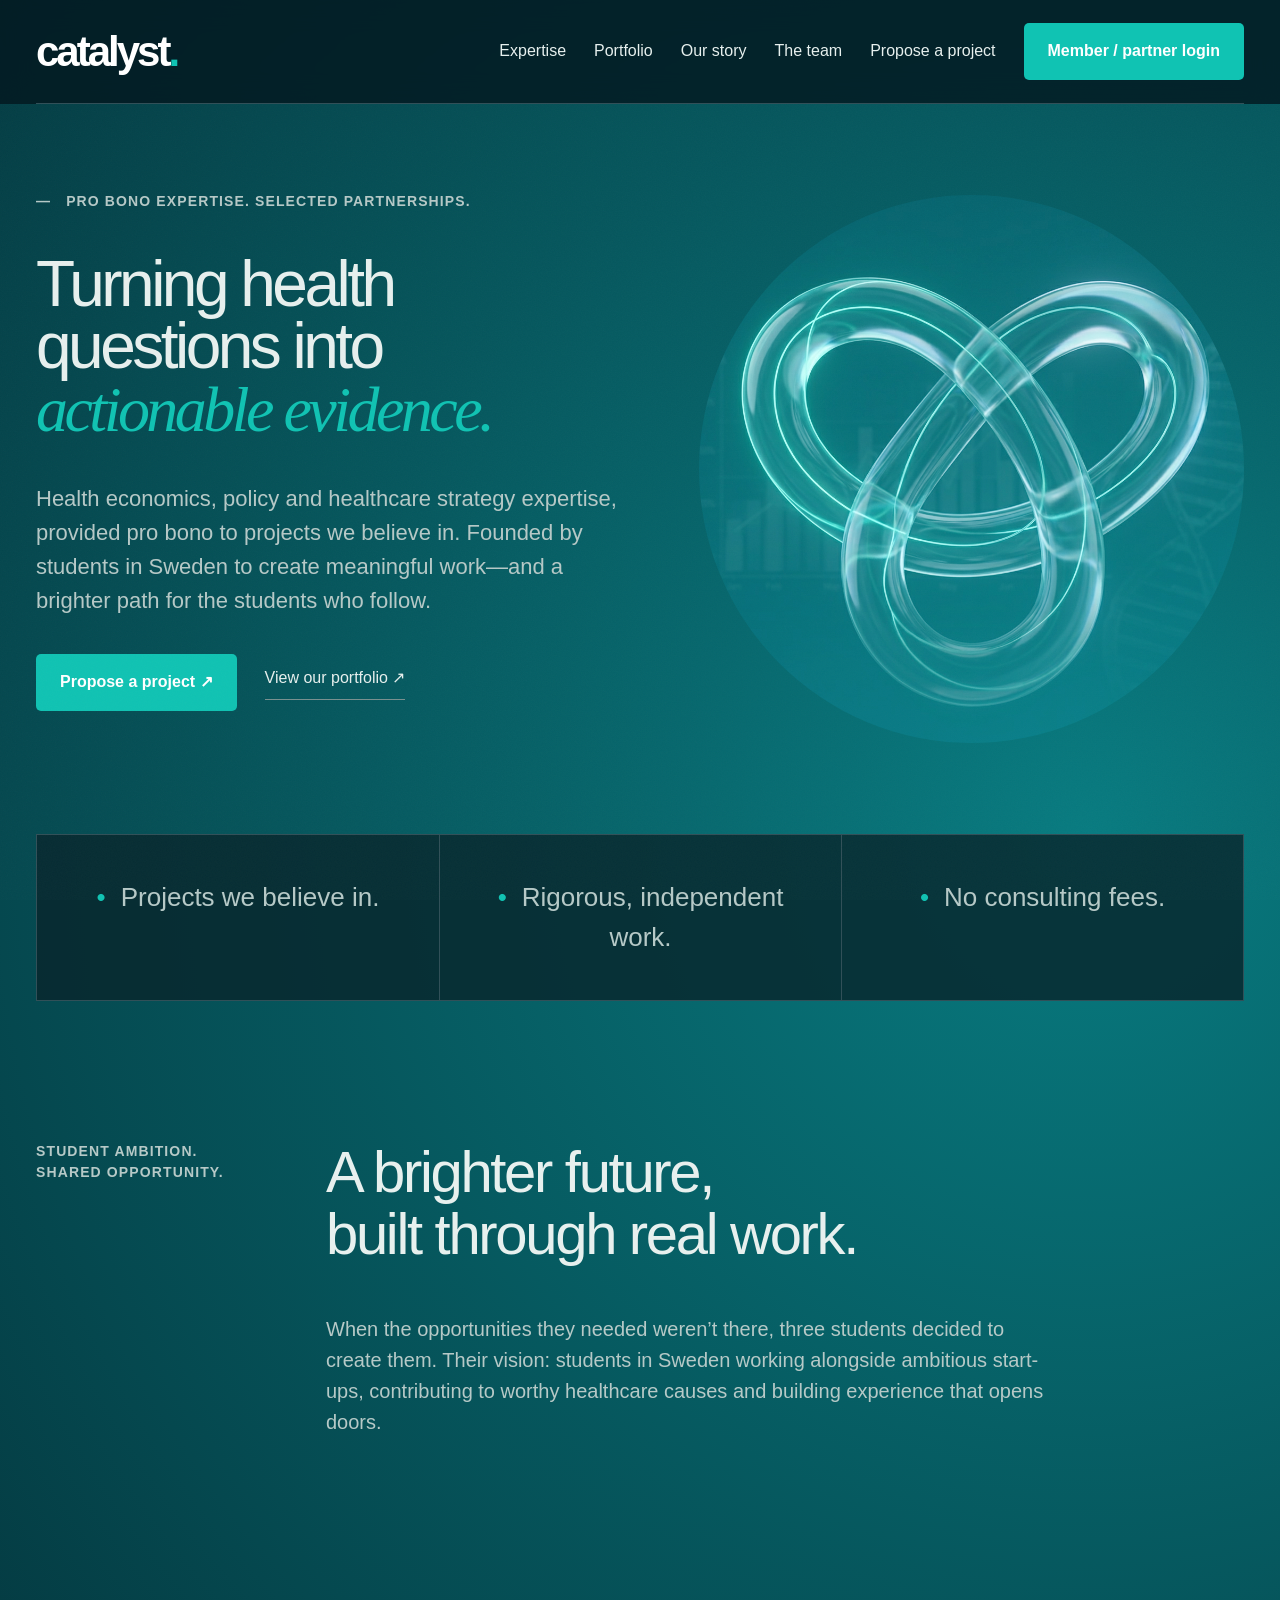
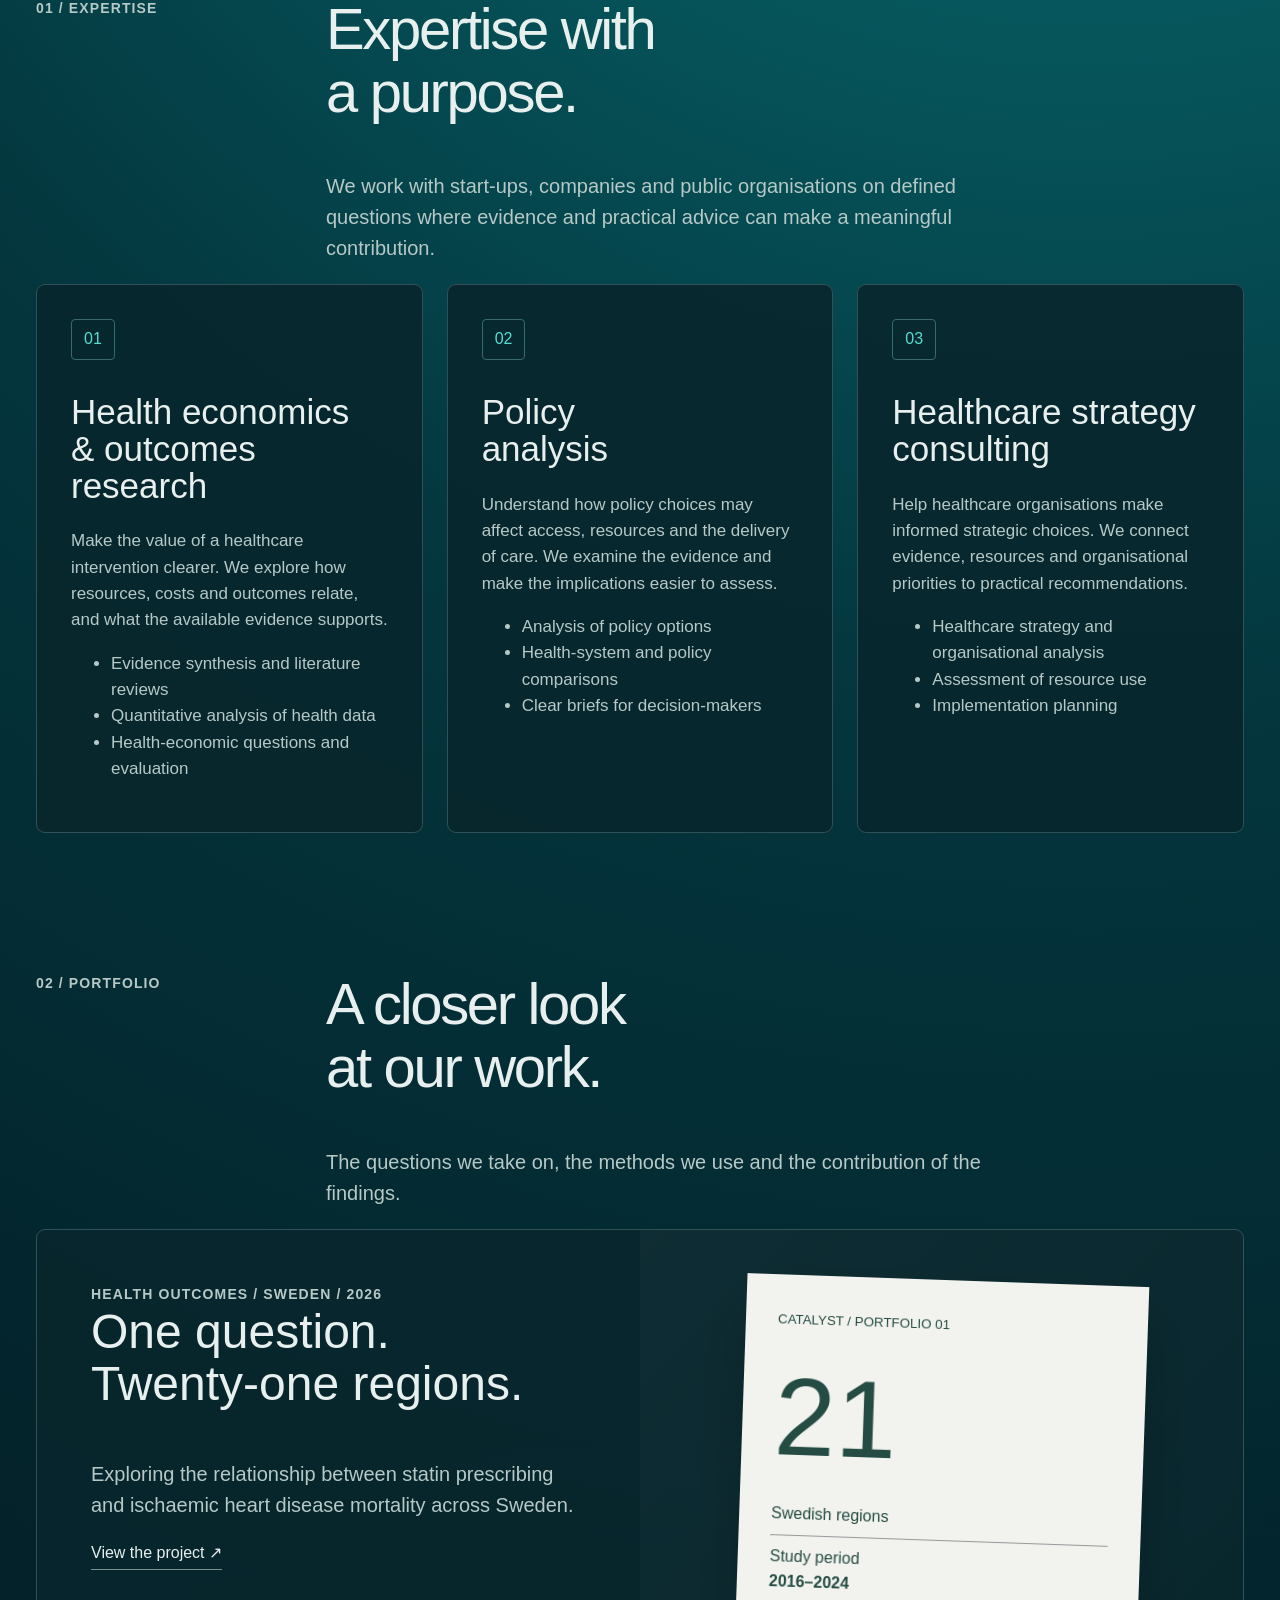
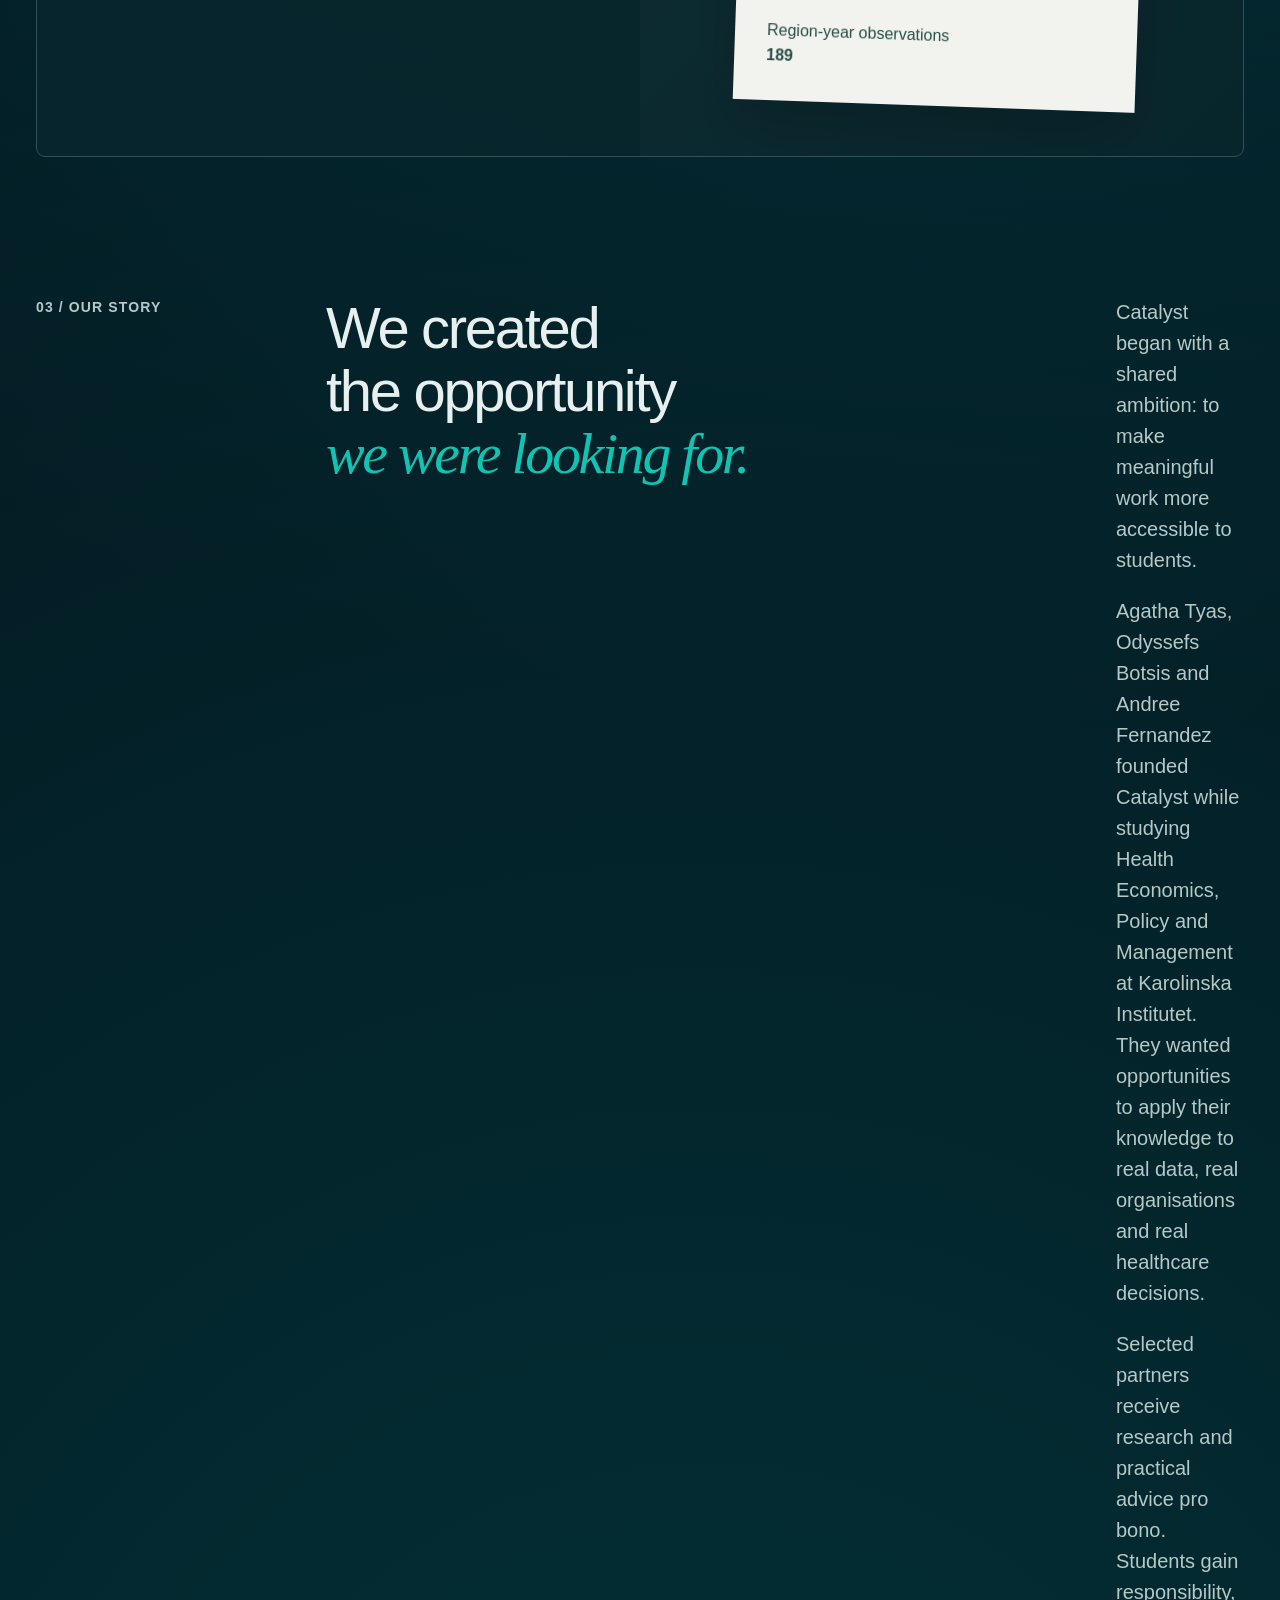
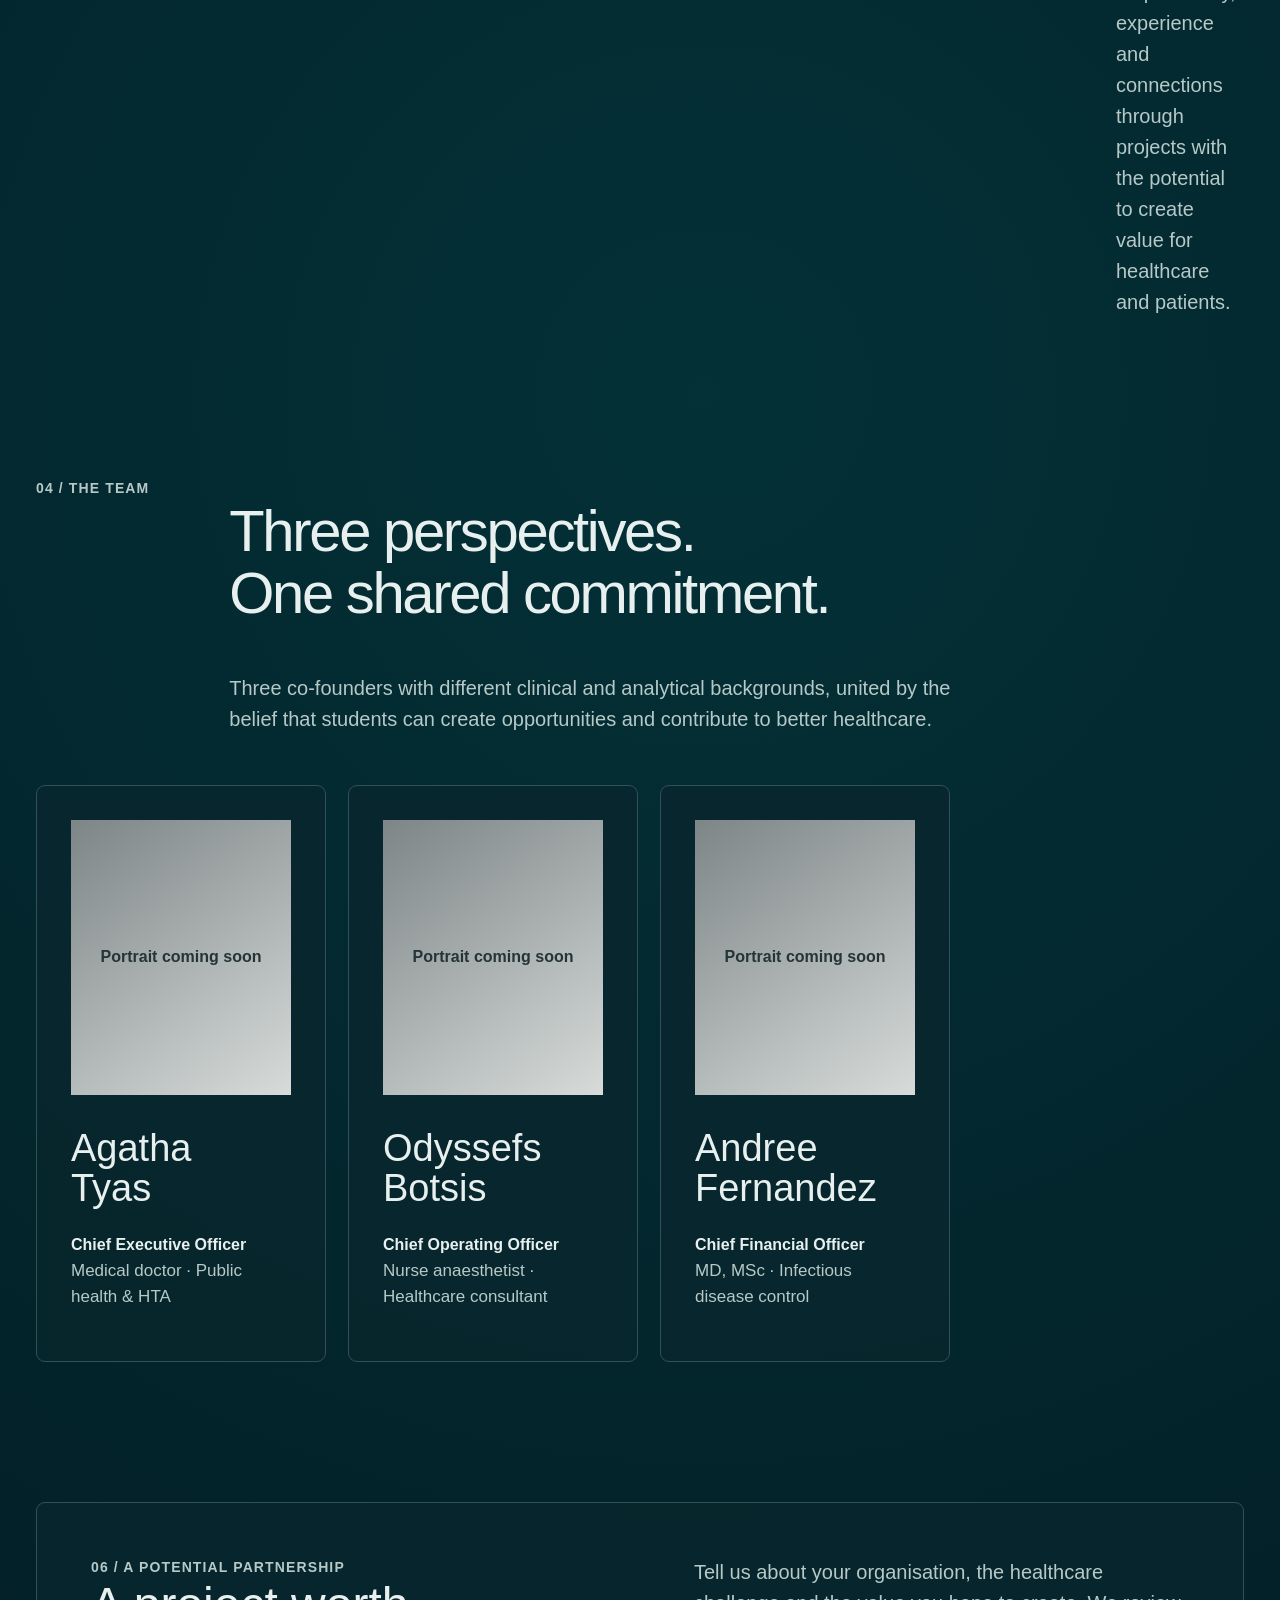
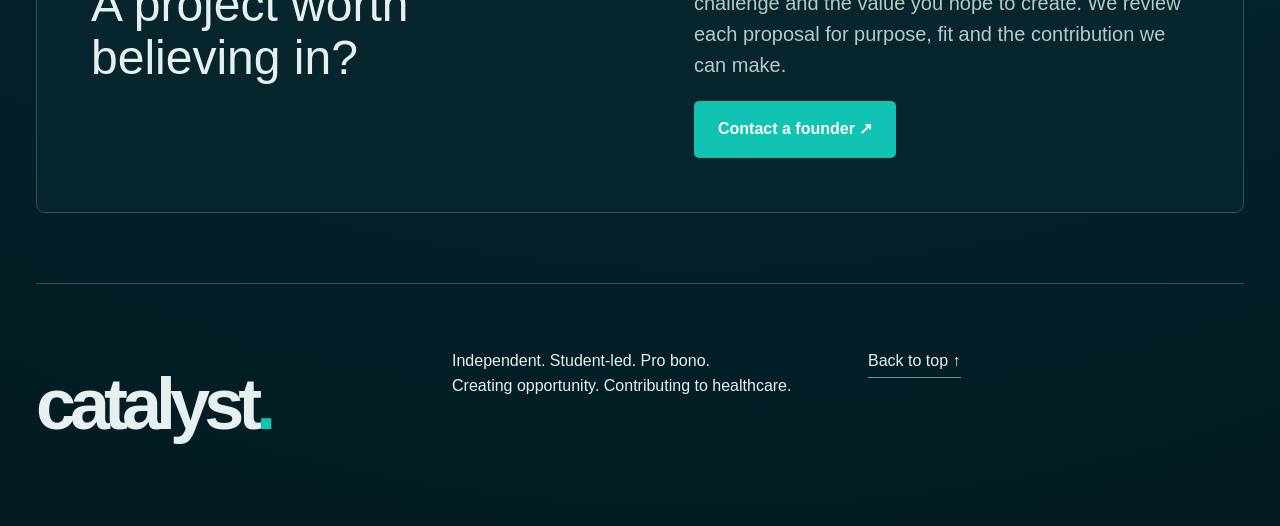
==== index.html @ 14caee54 "Add files via upload Add Ctalyst website." ====
<!doctype html><html lang="en"><head><meta charset="utf-8"><meta name="viewport" content="width=device-width,initial-scale=1"><title>Catalyst — Health Initiative</title><link rel="stylesheet" href="css/styles.css"></head><body>
<header class="header"><div class="wrap nav"><a class="brand" href="index.html">catalyst<i>.</i></a><button class="mobile-toggle">Menu</button><nav class="navlinks"><a href="#expertise">Expertise</a><a href="#portfolio">Portfolio</a><a href="#story">Our story</a><a href="#team">The team</a><a href="propose-project.html">Propose a project</a><a class="btn" href="#">Member / partner login</a></nav></div></header>
<main><section class="wrap hero"><div class="reveal"><div class="eyebrow">— &nbsp; Pro bono expertise. Selected partnerships.</div><h1>Turning health<br>questions into<br><span class="italic">actionable evidence.</span></h1><p class="lead">Health economics, policy and healthcare strategy expertise, provided pro bono to projects we believe in. Founded by students in Sweden to create meaningful work—and a brighter path for the students who follow.</p><div class="actions"><a class="btn" href="propose-project.html">Propose a project ↗</a><a class="textlink" href="#portfolio">View our portfolio ↗</a></div></div><div class="hero-art reveal"><img src="assets/hero-reference.jpg" alt="Abstract glass Catalyst loop"></div></section>
<div class="wrap strip reveal"><div><span class="dot">•</span>Projects we believe in.</div><div><span class="dot">•</span>Rigorous, independent work.</div><div><span class="dot">•</span>No consulting fees.</div></div>
<section class="wrap section reveal" id="story"><div class="section-grid"><div class="eyebrow">Student ambition.<br>Shared opportunity.</div><div><h2>A brighter future,<br>built through real work.</h2><p>When the opportunities they needed weren’t there, three students decided to create them. Their vision: students in Sweden working alongside ambitious start-ups, contributing to worthy healthcare causes and building experience that opens doors.</p></div></div></section>
<section class="wrap section" id="expertise"><div class="section-grid reveal"><div class="eyebrow">01 / Expertise</div><div><h2>Expertise with<br>a purpose.</h2><p>We work with start-ups, companies and public organisations on defined questions where evidence and practical advice can make a meaningful contribution.</p></div></div><div class="cards reveal"><article class="card"><span class="num">01</span><h3>Health economics<br>& outcomes research</h3><p>Make the value of a healthcare intervention clearer. We explore how resources, costs and outcomes relate, and what the available evidence supports.</p><ul><li>Evidence synthesis and literature reviews</li><li>Quantitative analysis of health data</li><li>Health-economic questions and evaluation</li></ul></article><article class="card"><span class="num">02</span><h3>Policy<br>analysis</h3><p>Understand how policy choices may affect access, resources and the delivery of care. We examine the evidence and make the implications easier to assess.</p><ul><li>Analysis of policy options</li><li>Health-system and policy comparisons</li><li>Clear briefs for decision-makers</li></ul></article><article class="card"><span class="num">03</span><h3>Healthcare strategy<br>consulting</h3><p>Help healthcare organisations make informed strategic choices. We connect evidence, resources and organisational priorities to practical recommendations.</p><ul><li>Healthcare strategy and organisational analysis</li><li>Assessment of resource use</li><li>Implementation planning</li></ul></article></div></section>
<section class="wrap section" id="portfolio"><div class="section-grid reveal"><div class="eyebrow">02 / Portfolio</div><div><h2>A closer look<br>at our work.</h2><p>The questions we take on, the methods we use and the contribution of the findings.</p></div></div><div class="portfolio-box reveal"><div class="portfolio-copy"><div class="eyebrow">Health outcomes / Sweden / 2026</div><h3>One question.<br>Twenty-one regions.</h3><p>Exploring the relationship between statin prescribing and ischaemic heart disease mortality across Sweden.</p><a class="textlink" href="portfolio.html">View the project ↗</a></div><div class="portfolio-visual"><div class="paper"><small>CATALYST / PORTFOLIO 01</small><br><strong>21</strong><br>Swedish regions<hr>Study period<br><b>2016–2024</b><br><br>Region-year observations<br><b>189</b></div></div></div></section>
<section class="wrap section reveal"><div class="section-grid"><div class="eyebrow">03 / Our story</div><div><h2>We created<br>the opportunity<br><span class="italic">we were looking for.</span></h2></div><div><p class="lead">Catalyst began with a shared ambition: to make meaningful work more accessible to students.</p><p>Agatha Tyas, Odyssefs Botsis and Andree Fernandez founded Catalyst while studying Health Economics, Policy and Management at Karolinska Institutet. They wanted opportunities to apply their knowledge to real data, real organisations and real healthcare decisions.</p><p>Selected partners receive research and practical advice pro bono. Students gain responsibility, experience and connections through projects with the potential to create value for healthcare and patients.</p></div></div></section>
<section class="wrap section reveal" id="team"><div class="eyebrow">04 / The team</div><div class="team-intro"><h2>Three perspectives.<br>One shared commitment.</h2><p>Three co-founders with different clinical and analytical backgrounds, united by the belief that students can create opportunities and contribute to better healthcare.</p></div><div class="team-cards"><article class="card team-card"><div class="portrait">Portrait coming soon</div><h3>Agatha<br>Tyas</h3><b>Chief Executive Officer</b><p>Medical doctor · Public health & HTA</p></article><article class="card team-card"><div class="portrait">Portrait coming soon</div><h3>Odyssefs<br>Botsis</h3><b>Chief Operating Officer</b><p>Nurse anaesthetist · Healthcare consultant</p></article><article class="card team-card"><div class="portrait">Portrait coming soon</div><h3>Andree<br>Fernandez</h3><b>Chief Financial Officer</b><p>MD, MSc · Infectious disease control</p></article></div></section>
<section class="wrap section reveal"><div class="portfolio-box"><div class="portfolio-copy"><div class="eyebrow">06 / A potential partnership</div><h3>A project worth<br>believing in?</h3></div><div class="portfolio-copy"><p>Tell us about your organisation, the healthcare challenge and the value you hope to create. We review each proposal for purpose, fit and the contribution we can make.</p><a class="btn" href="propose-project.html">Contact a founder ↗</a></div></div></section></main>
<footer class="wrap footer"><div class="footergrid"><div class="bigbrand">catalyst<span style="color:var(--accent)">.</span></div><div><p>Independent. Student-led. Pro bono.<br>Creating opportunity. Contributing to healthcare.</p></div><div><a class="textlink" href="#top">Back to top ↑</a></div></div></footer><script src="js/main.js"></script></body></html>
---- css/styles.css ----
:root{--bg:#031b23;--panel:#08262d;--text:#e7f0ee;--muted:#b6c9c7;--accent:#10c3b3;--line:#315058;--max:1760px}*{box-sizing:border-box}html{scroll-behavior:smooth}body{margin:0;background:radial-gradient(circle at 85% 12%,#087b80 0,rgba(5,91,98,.45) 24%,transparent 50%),radial-gradient(circle at 55% 75%,rgba(4,87,91,.4),transparent 42%),#03171f;color:var(--text);font-family:Arial,Helvetica,sans-serif;line-height:1.55}body:before{content:"";position:fixed;inset:0;pointer-events:none;opacity:.12;background-image:url("data:image/svg+xml,%3Csvg xmlns='http://www.w3.org/2000/svg' width='120' height='120'%3E%3Cfilter id='n'%3E%3CfeTurbulence type='fractalNoise' baseFrequency='.8' numOctaves='3' stitchTiles='stitch'/%3E%3C/filter%3E%3Crect width='100%25' height='100%25' filter='url(%23n)' opacity='.25'/%3E%3C/svg%3E")}.wrap{width:min(calc(100% - 72px),var(--max));margin:auto}.header{position:sticky;top:0;z-index:20;background:rgba(3,23,31,.8);backdrop-filter:blur(14px)}.nav{height:104px;display:flex;align-items:center;border-bottom:1px solid var(--line);gap:30px}.brand{font-size:42px;font-weight:800;letter-spacing:-3px;color:white;text-decoration:none;margin-right:auto}.brand i{color:var(--accent);font-style:normal}.navlinks{display:flex;align-items:center;gap:28px}.navlinks a{color:var(--text);text-decoration:none;font-size:16px}.btn{display:inline-block;background:var(--accent);color:white!important;padding:16px 24px;border-radius:5px;text-decoration:none;font-weight:700}.hero{min-height:730px;display:grid;grid-template-columns:1.05fr .95fr;align-items:center;gap:60px}.eyebrow{font-size:14px;font-weight:700;letter-spacing:.08em;text-transform:uppercase;color:var(--muted)}h1,h2,h3,p{margin-top:0}h1{font-size:clamp(56px,5vw,92px);line-height:.98;letter-spacing:-.055em;font-weight:400;margin:40px 0}.italic{font-family:Georgia,serif;font-style:italic;color:var(--accent)}.lead{font-size:22px;color:var(--muted);max-width:650px}.actions{display:flex;gap:28px;align-items:center;margin:36px 0}.textlink{color:var(--text);text-decoration:none;border-bottom:1px solid #78908f;padding:0 0 8px}.hero-art{position:relative}.hero-art img{width:100%;max-width:680px;display:block;margin:auto;border-radius:50%;mix-blend-mode:screen;animation:float 8s ease-in-out infinite;filter:saturate(1.15)}@keyframes float{50%{transform:translateY(-18px) rotate(2deg)}}.strip{display:grid;grid-template-columns:repeat(3,1fr);border:1px solid var(--line);background:rgba(8,38,45,.82);margin-bottom:70px}.strip div{padding:42px;text-align:center;font-size:26px;color:var(--muted)}.strip div+div{border-left:1px solid var(--line)}.dot{color:var(--accent);margin-right:15px}.section{padding:70px 0}.section-grid{display:grid;grid-template-columns:220px minmax(0,720px) 1fr;gap:70px}.section h2{font-size:58px;line-height:1.08;letter-spacing:-.04em;font-weight:400}.section p{font-size:20px;color:var(--muted)}.cards{display:grid;grid-template-columns:repeat(3,1fr);gap:24px}.card{background:rgba(8,38,45,.92);border:1px solid var(--line);border-radius:9px;padding:34px;min-height:440px;transition:.25s}.card:hover{transform:translateY(-5px);border-color:#4b777a}.card .num{display:inline-block;border:1px solid #386a6b;border-radius:4px;padding:7px 12px;color:#55ddd1}.card h3{font-size:35px;line-height:1.05;font-weight:400;margin:34px 0 24px}.card p,.card li{color:var(--muted);font-size:17px}.portfolio-box{display:grid;grid-template-columns:1fr 1fr;border:1px solid var(--line);border-radius:9px;overflow:hidden;background:rgba(8,38,45,.9)}.portfolio-copy{padding:54px}.portfolio-copy h3{font-size:48px;line-height:1.1;font-weight:400}.portfolio-visual{display:grid;place-items:center;padding:50px;background:linear-gradient(135deg,rgba(255,255,255,.03),transparent)}.paper{background:#f2f3ee;color:#254c43;width:min(420px,80%);padding:32px;transform:rotate(2deg);box-shadow:0 30px 60px rgba(0,0,0,.18)}.paper strong{font-size:110px;font-weight:400}.team-intro{max-width:760px;margin-left:16%}.team-cards{display:grid;grid-template-columns:repeat(3,minmax(0,290px));gap:22px;margin-top:50px}.portrait{aspect-ratio:4/5;background:linear-gradient(145deg,#7d8586,#d7dbda);display:grid;place-items:center;color:#253439;font-weight:700}.team-card{min-height:0}.team-card h3{font-size:38px}.footer{border-top:1px solid var(--line);padding:65px 0}.footergrid{display:grid;grid-template-columns:1fr 1fr 1fr;gap:40px}.bigbrand{font-size:72px;font-weight:800;letter-spacing:-6px}.reveal{opacity:0;transform:translateY(20px);transition:.7s}.reveal.visible{opacity:1;transform:none}.mobile-toggle{display:none}.page-hero{padding:70px 0 50px;max-width:900px}.page-hero h1{font-size:64px}.content-two{display:grid;grid-template-columns:260px minmax(0,600px);gap:80px;max-width:1000px;padding:55px 0}.content-two h2{font-size:40px}.content-two p{font-size:19px;color:var(--muted)}.stats{border:1px solid var(--line);border-radius:8px;padding:34px}.stats div{padding:20px 0;border-bottom:1px solid var(--line);font-size:18px}.stats strong{font-size:44px;font-weight:400;display:block}.form-layout{display:grid;grid-template-columns:420px 1fr;gap:90px;padding:60px 0}.form-layout h1{font-size:48px}.form label{display:block;margin:0 0 8px}.form input,.form textarea{width:100%;background:#08252c;border:1px solid #6a817f;color:white;padding:15px;font:inherit;margin-bottom:22px}.form textarea{min-height:130px}.row{display:grid;grid-template-columns:1fr 1fr;gap:14px}.small{font-size:14px;color:var(--muted)}
@media(max-width:900px){.wrap{width:min(calc(100% - 36px),var(--max))}.nav{height:78px}.brand{font-size:32px}.mobile-toggle{display:block;background:none;border:1px solid var(--line);color:white;padding:9px 12px}.navlinks{display:none;position:absolute;top:78px;left:18px;right:18px;background:#08262d;padding:22px;flex-direction:column;align-items:stretch}.navlinks.open{display:flex}.hero{grid-template-columns:1fr;padding:70px 0}.hero-art{order:-1}.hero-art img{max-width:430px}.strip,.cards,.team-cards,.footergrid,.portfolio-box,.form-layout{grid-template-columns:1fr}.strip div+div{border-left:0;border-top:1px solid var(--line)}.section-grid{grid-template-columns:1fr;gap:25px}.section h2{font-size:44px}.team-intro{margin-left:0}.team-cards{max-width:480px}.content-two{grid-template-columns:1fr;gap:20px}.row{grid-template-columns:1fr}.page-hero h1{font-size:48px}}
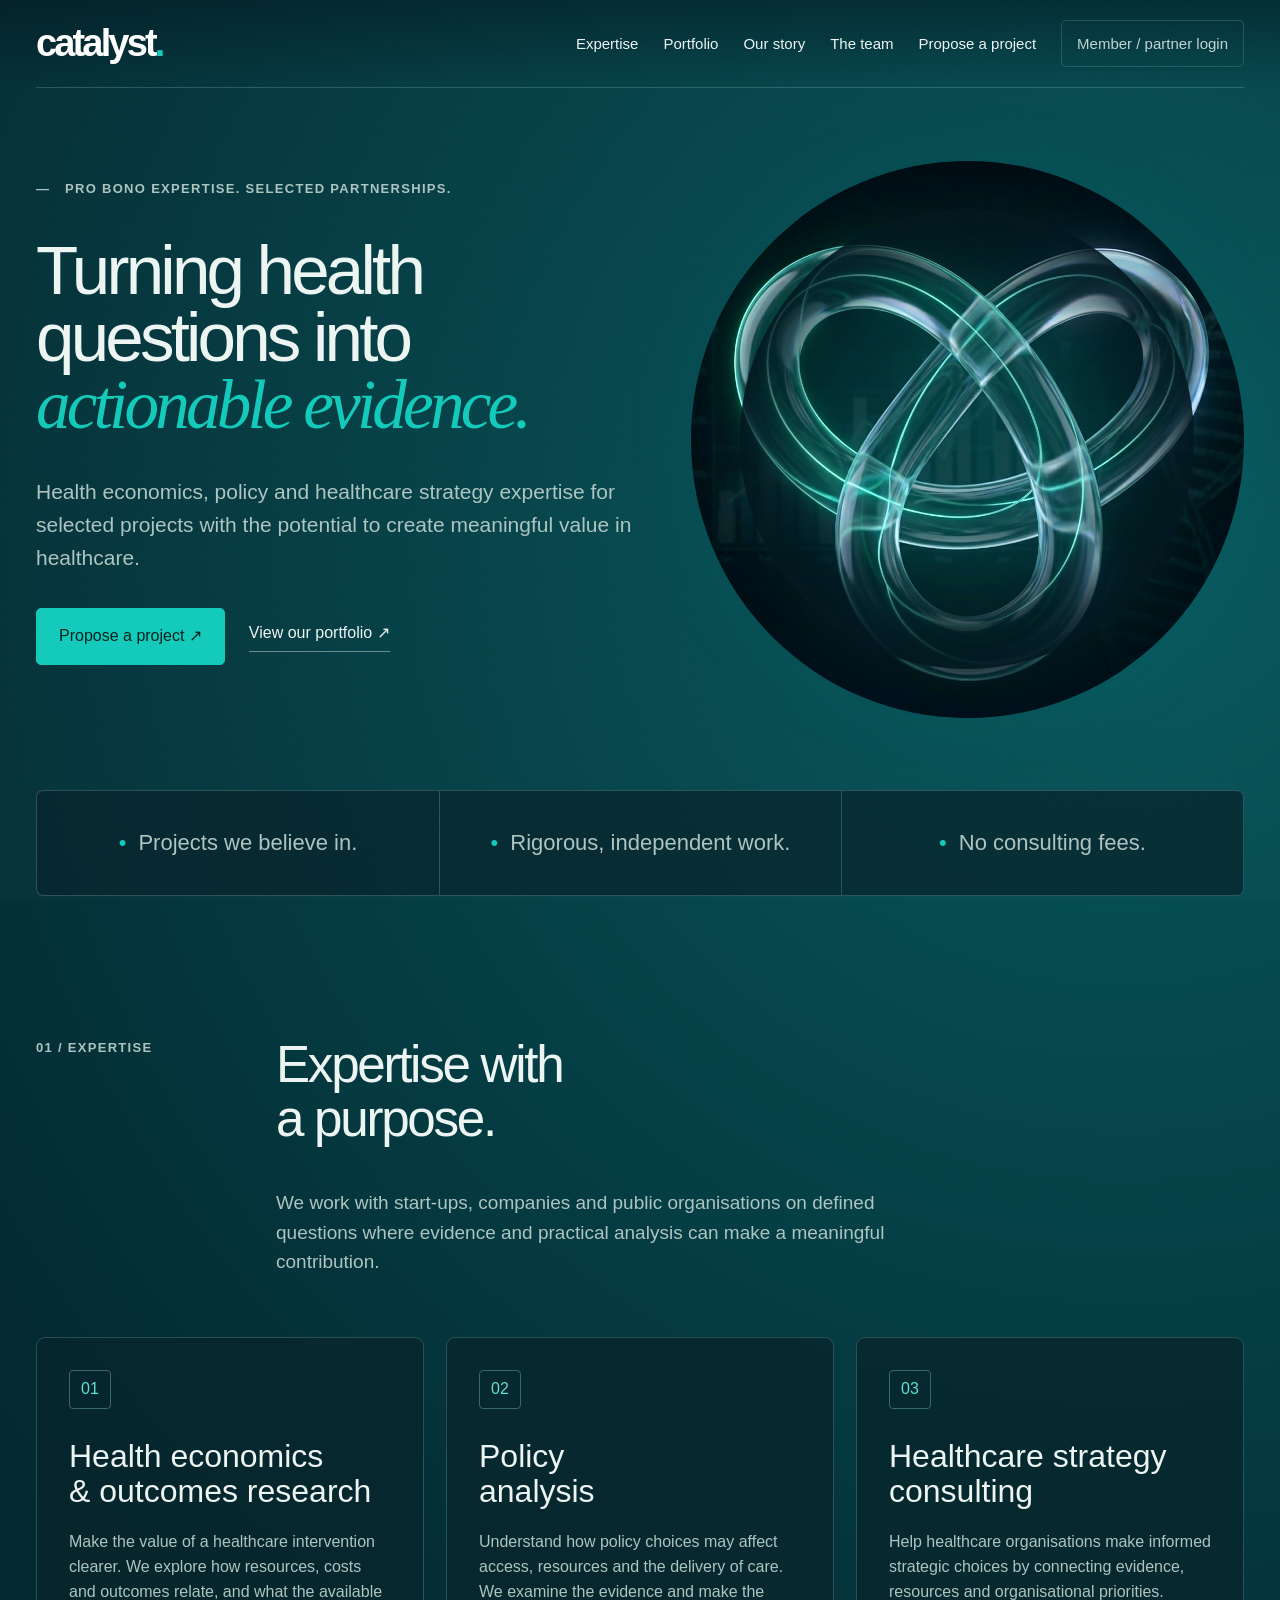
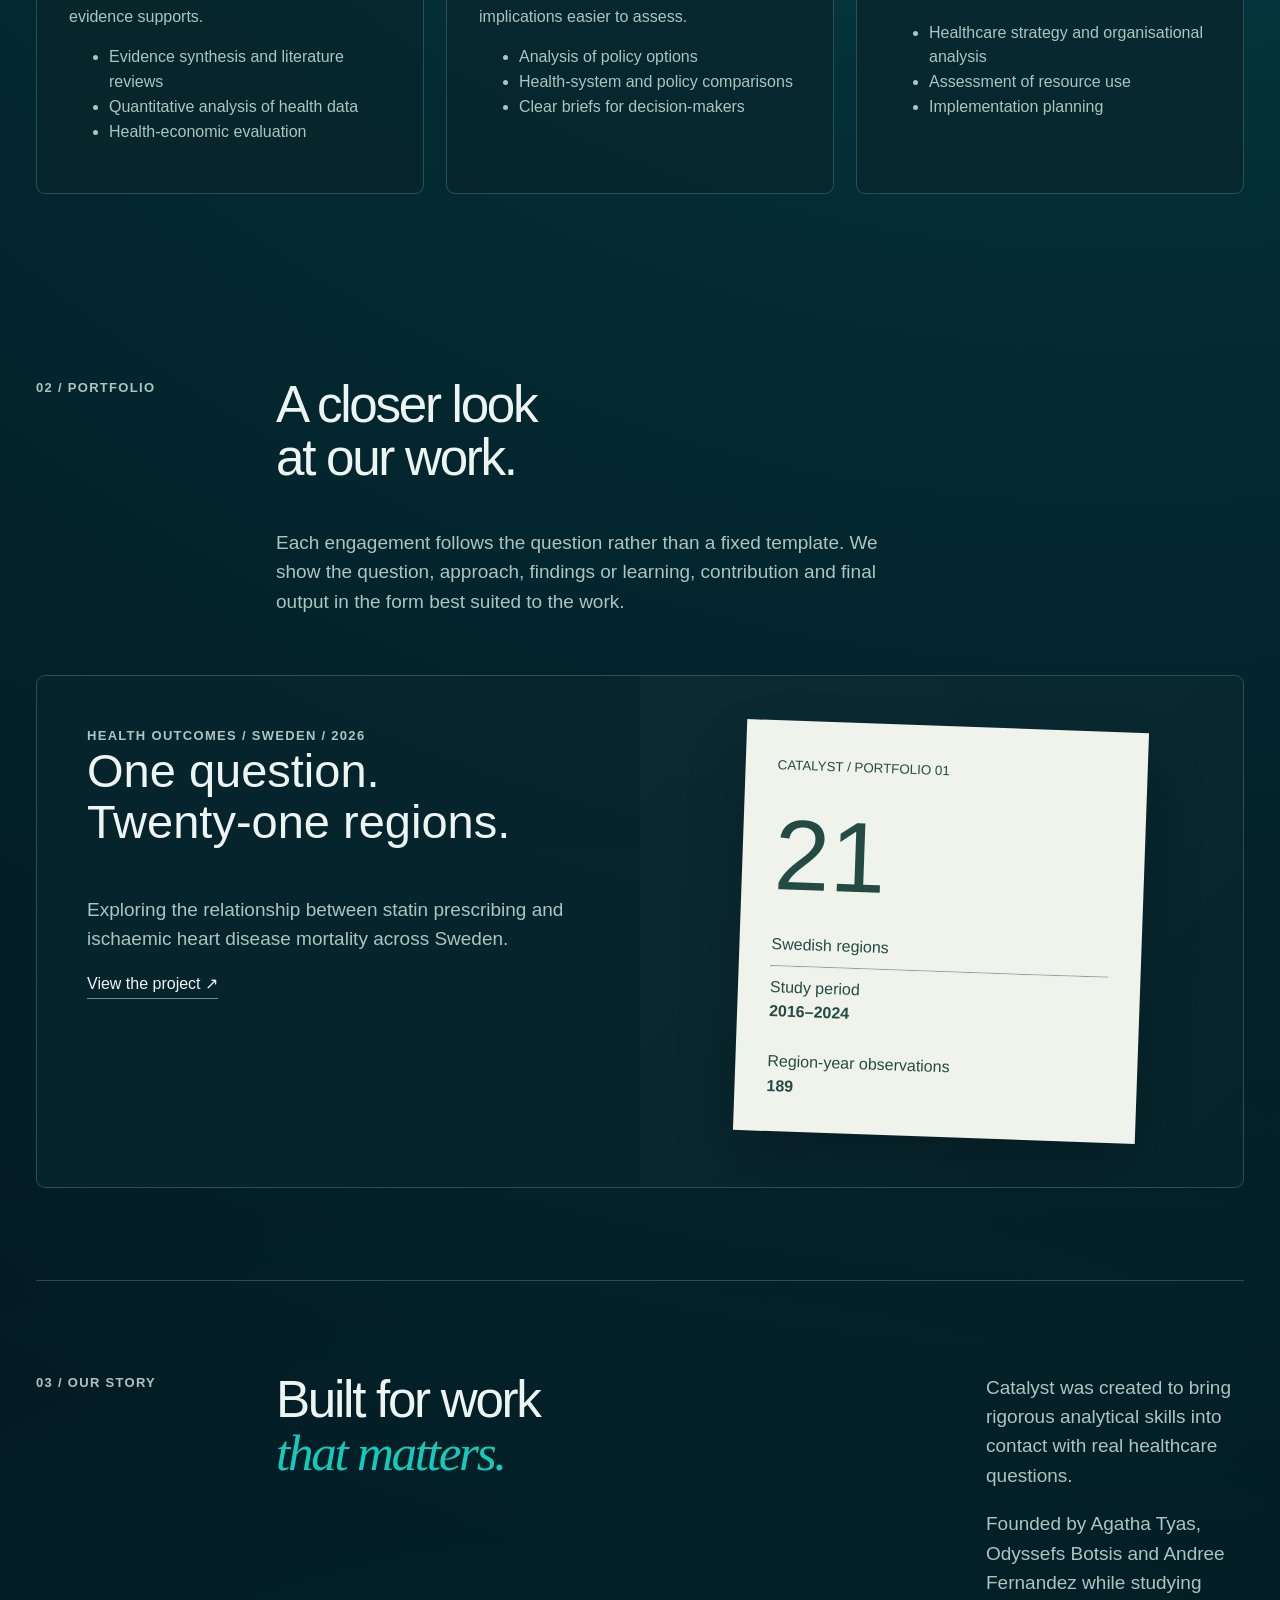
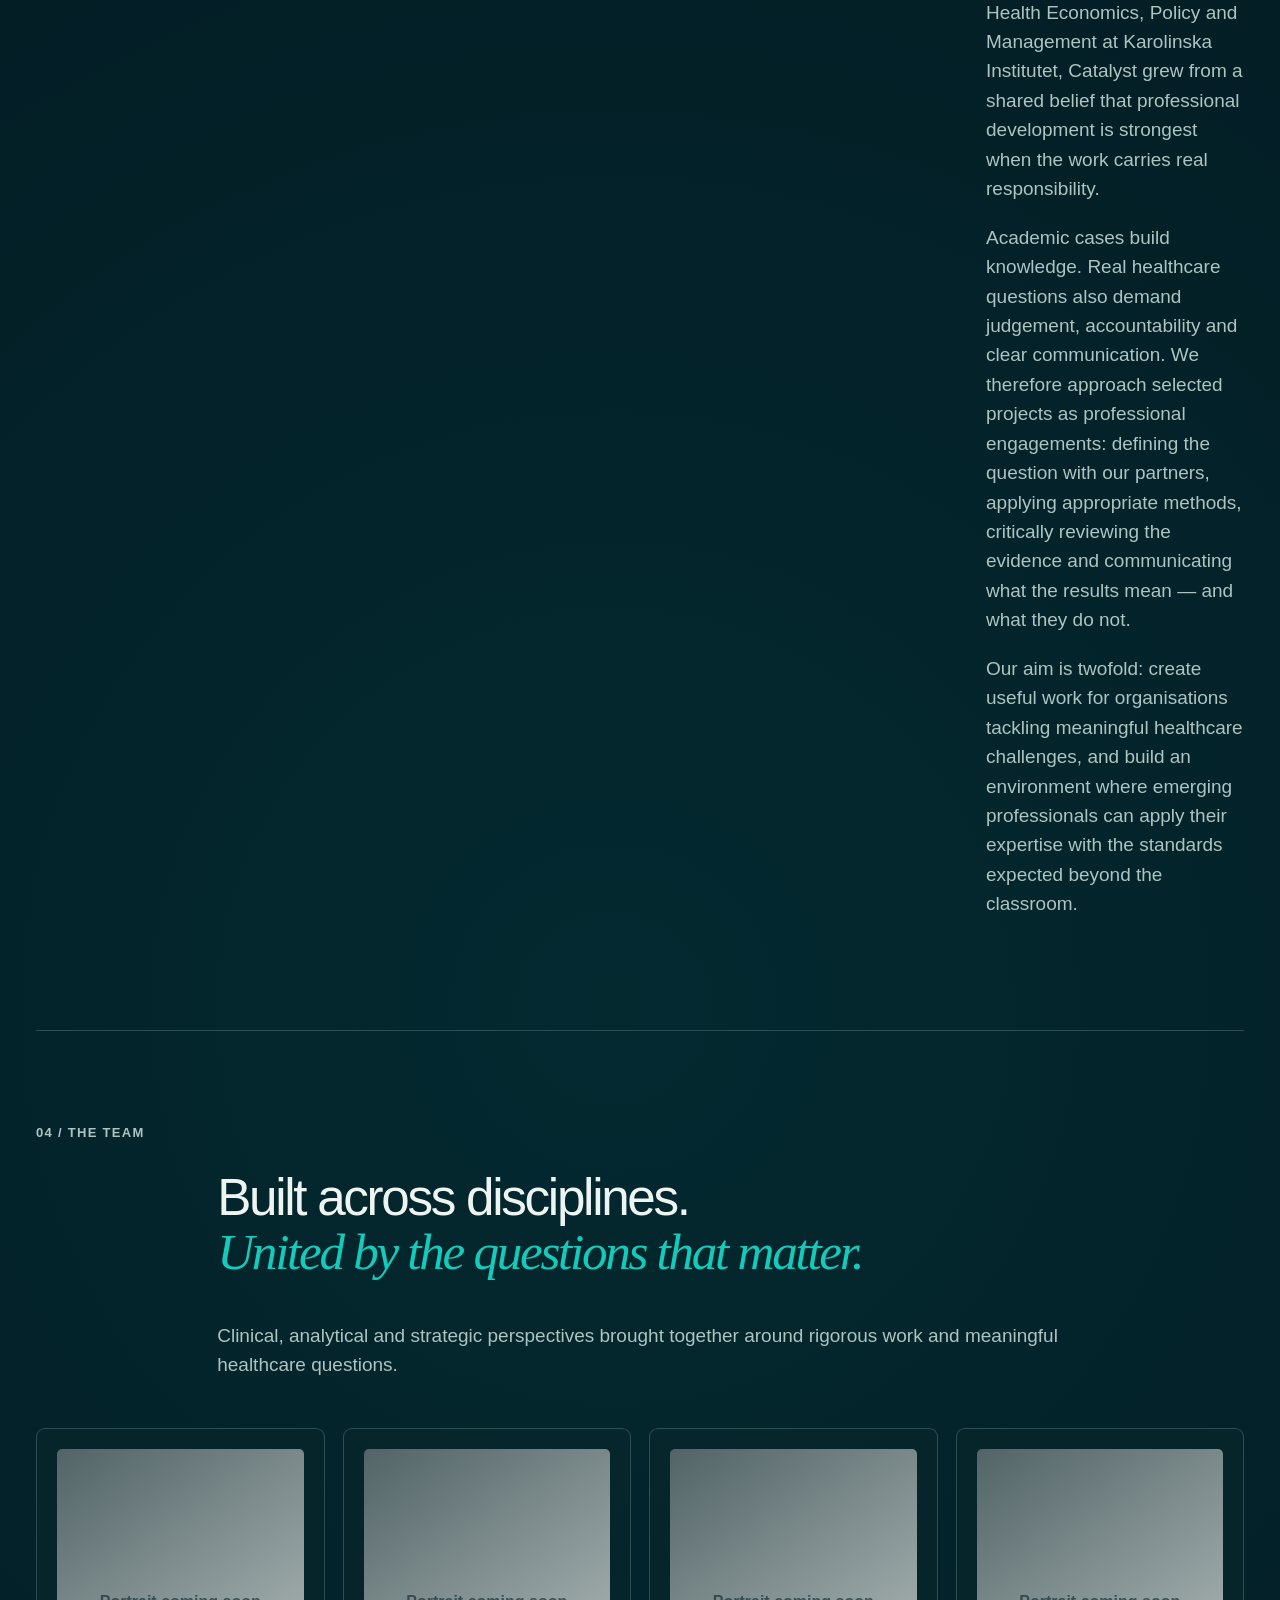
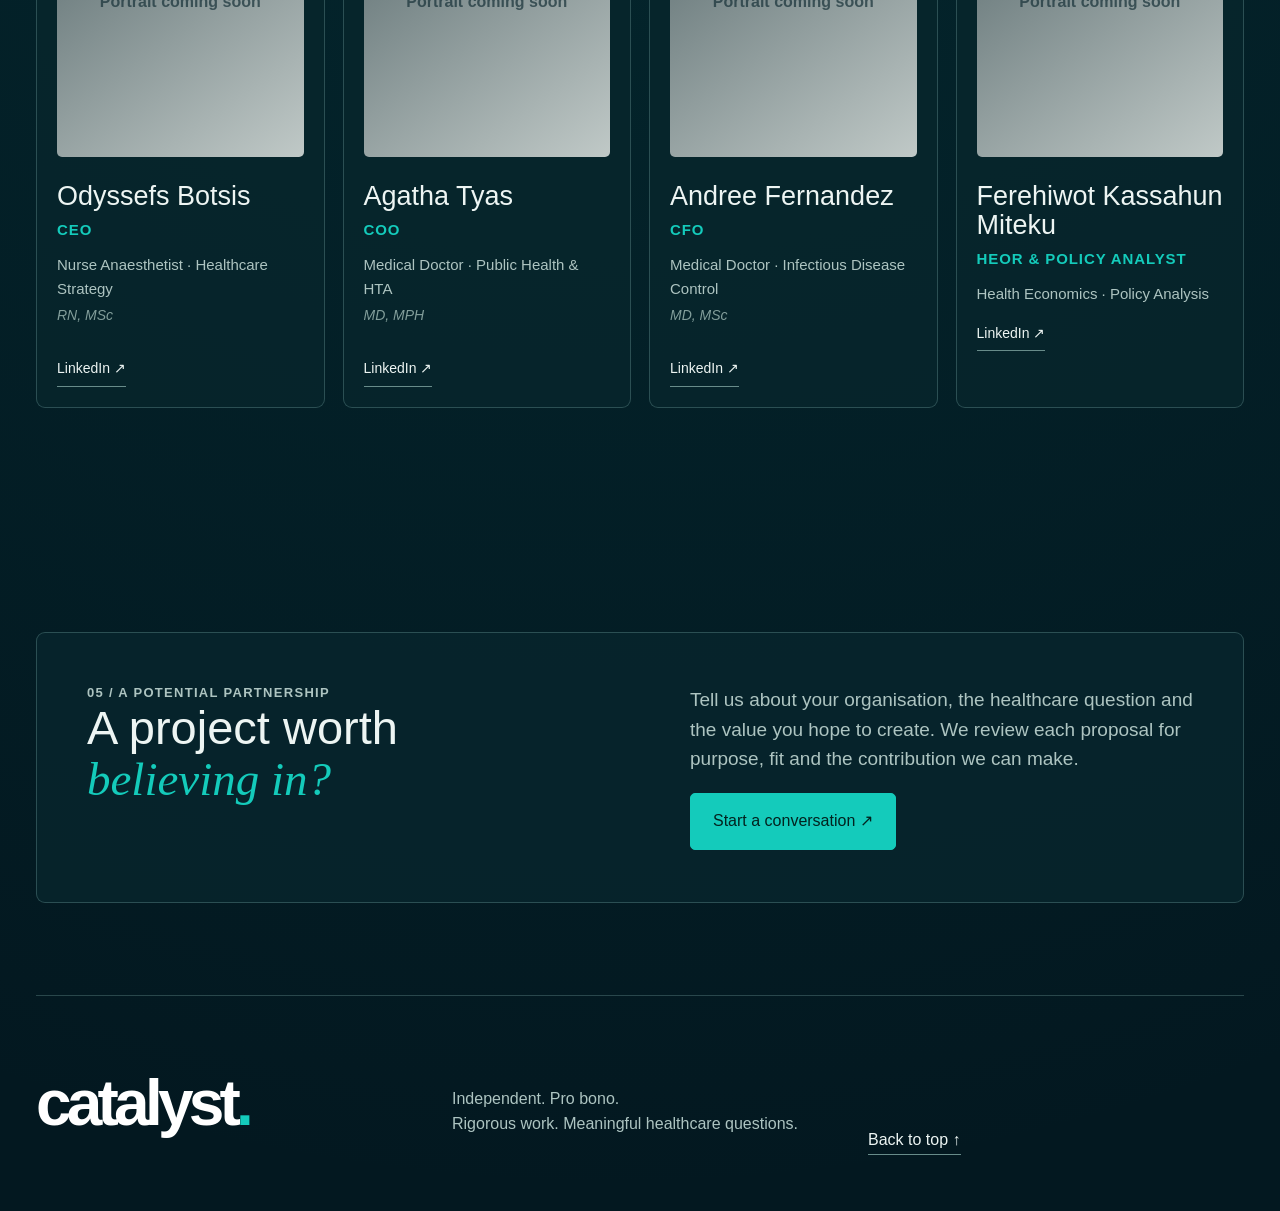
==== commit 7cb4b8ac: "Update Catalyst website to v2 Team, navigation, portfolio, story and animation updates" ====
--- a/index.html
+++ b/index.html
@@ -1,11 +1,14 @@
-<!doctype html><html lang="en"><head><meta charset="utf-8"><meta name="viewport" content="width=device-width,initial-scale=1"><title>Catalyst — Health Initiative</title><link rel="stylesheet" href="css/styles.css"></head><body>
-<header class="header"><div class="wrap nav"><a class="brand" href="index.html">catalyst<i>.</i></a><button class="mobile-toggle">Menu</button><nav class="navlinks"><a href="#expertise">Expertise</a><a href="#portfolio">Portfolio</a><a href="#story">Our story</a><a href="#team">The team</a><a href="propose-project.html">Propose a project</a><a class="btn" href="#">Member / partner login</a></nav></div></header>
-<main><section class="wrap hero"><div class="reveal"><div class="eyebrow">— &nbsp; Pro bono expertise. Selected partnerships.</div><h1>Turning health<br>questions into<br><span class="italic">actionable evidence.</span></h1><p class="lead">Health economics, policy and healthcare strategy expertise, provided pro bono to projects we believe in. Founded by students in Sweden to create meaningful work—and a brighter path for the students who follow.</p><div class="actions"><a class="btn" href="propose-project.html">Propose a project ↗</a><a class="textlink" href="#portfolio">View our portfolio ↗</a></div></div><div class="hero-art reveal"><img src="assets/hero-reference.jpg" alt="Abstract glass Catalyst loop"></div></section>
+<!doctype html>
+<html lang="en"><head><meta charset="utf-8"><meta name="viewport" content="width=device-width,initial-scale=1"><meta name="description" content="Catalyst Health Initiative — health economics, policy and healthcare strategy for selected pro bono partnerships."><title>Catalyst — Health Initiative</title><link rel="stylesheet" href="css/styles.css"></head>
+<body id="top">
+<header class="header"><div class="wrap nav"><a class="brand" href="index.html" aria-label="Catalyst home">catalyst<i>.</i></a><button class="mobile-toggle" aria-expanded="false">Menu</button><nav class="navlinks"><a href="#expertise">Expertise</a><a href="#portfolio">Portfolio</a><a href="#story">Our story</a><a href="#team">The team</a><a href="propose-project.html">Propose a project</a><a class="nav-quiet" href="#" aria-disabled="true">Member / partner login</a></nav></div></header>
+<main>
+<section class="wrap hero"><div class="reveal"><div class="eyebrow">— &nbsp; Pro bono expertise. Selected partnerships.</div><h1>Turning health<br>questions into<br><span class="italic">actionable evidence.</span></h1><p class="lead">Health economics, policy and healthcare strategy expertise for selected projects with the potential to create meaningful value in healthcare.</p><div class="actions"><a class="btn" href="propose-project.html">Propose a project ↗</a><a class="textlink" href="#portfolio">View our portfolio ↗</a></div></div><div class="hero-art reveal" aria-hidden="true"><div class="orb-glow"></div><img src="assets/hero-reference.jpg" alt=""></div></section>
 <div class="wrap strip reveal"><div><span class="dot">•</span>Projects we believe in.</div><div><span class="dot">•</span>Rigorous, independent work.</div><div><span class="dot">•</span>No consulting fees.</div></div>
-<section class="wrap section reveal" id="story"><div class="section-grid"><div class="eyebrow">Student ambition.<br>Shared opportunity.</div><div><h2>A brighter future,<br>built through real work.</h2><p>When the opportunities they needed weren’t there, three students decided to create them. Their vision: students in Sweden working alongside ambitious start-ups, contributing to worthy healthcare causes and building experience that opens doors.</p></div></div></section>
-<section class="wrap section" id="expertise"><div class="section-grid reveal"><div class="eyebrow">01 / Expertise</div><div><h2>Expertise with<br>a purpose.</h2><p>We work with start-ups, companies and public organisations on defined questions where evidence and practical advice can make a meaningful contribution.</p></div></div><div class="cards reveal"><article class="card"><span class="num">01</span><h3>Health economics<br>& outcomes research</h3><p>Make the value of a healthcare intervention clearer. We explore how resources, costs and outcomes relate, and what the available evidence supports.</p><ul><li>Evidence synthesis and literature reviews</li><li>Quantitative analysis of health data</li><li>Health-economic questions and evaluation</li></ul></article><article class="card"><span class="num">02</span><h3>Policy<br>analysis</h3><p>Understand how policy choices may affect access, resources and the delivery of care. We examine the evidence and make the implications easier to assess.</p><ul><li>Analysis of policy options</li><li>Health-system and policy comparisons</li><li>Clear briefs for decision-makers</li></ul></article><article class="card"><span class="num">03</span><h3>Healthcare strategy<br>consulting</h3><p>Help healthcare organisations make informed strategic choices. We connect evidence, resources and organisational priorities to practical recommendations.</p><ul><li>Healthcare strategy and organisational analysis</li><li>Assessment of resource use</li><li>Implementation planning</li></ul></article></div></section>
-<section class="wrap section" id="portfolio"><div class="section-grid reveal"><div class="eyebrow">02 / Portfolio</div><div><h2>A closer look<br>at our work.</h2><p>The questions we take on, the methods we use and the contribution of the findings.</p></div></div><div class="portfolio-box reveal"><div class="portfolio-copy"><div class="eyebrow">Health outcomes / Sweden / 2026</div><h3>One question.<br>Twenty-one regions.</h3><p>Exploring the relationship between statin prescribing and ischaemic heart disease mortality across Sweden.</p><a class="textlink" href="portfolio.html">View the project ↗</a></div><div class="portfolio-visual"><div class="paper"><small>CATALYST / PORTFOLIO 01</small><br><strong>21</strong><br>Swedish regions<hr>Study period<br><b>2016–2024</b><br><br>Region-year observations<br><b>189</b></div></div></div></section>
-<section class="wrap section reveal"><div class="section-grid"><div class="eyebrow">03 / Our story</div><div><h2>We created<br>the opportunity<br><span class="italic">we were looking for.</span></h2></div><div><p class="lead">Catalyst began with a shared ambition: to make meaningful work more accessible to students.</p><p>Agatha Tyas, Odyssefs Botsis and Andree Fernandez founded Catalyst while studying Health Economics, Policy and Management at Karolinska Institutet. They wanted opportunities to apply their knowledge to real data, real organisations and real healthcare decisions.</p><p>Selected partners receive research and practical advice pro bono. Students gain responsibility, experience and connections through projects with the potential to create value for healthcare and patients.</p></div></div></section>
-<section class="wrap section reveal" id="team"><div class="eyebrow">04 / The team</div><div class="team-intro"><h2>Three perspectives.<br>One shared commitment.</h2><p>Three co-founders with different clinical and analytical backgrounds, united by the belief that students can create opportunities and contribute to better healthcare.</p></div><div class="team-cards"><article class="card team-card"><div class="portrait">Portrait coming soon</div><h3>Agatha<br>Tyas</h3><b>Chief Executive Officer</b><p>Medical doctor · Public health & HTA</p></article><article class="card team-card"><div class="portrait">Portrait coming soon</div><h3>Odyssefs<br>Botsis</h3><b>Chief Operating Officer</b><p>Nurse anaesthetist · Healthcare consultant</p></article><article class="card team-card"><div class="portrait">Portrait coming soon</div><h3>Andree<br>Fernandez</h3><b>Chief Financial Officer</b><p>MD, MSc · Infectious disease control</p></article></div></section>
-<section class="wrap section reveal"><div class="portfolio-box"><div class="portfolio-copy"><div class="eyebrow">06 / A potential partnership</div><h3>A project worth<br>believing in?</h3></div><div class="portfolio-copy"><p>Tell us about your organisation, the healthcare challenge and the value you hope to create. We review each proposal for purpose, fit and the contribution we can make.</p><a class="btn" href="propose-project.html">Contact a founder ↗</a></div></div></section></main>
-<footer class="wrap footer"><div class="footergrid"><div class="bigbrand">catalyst<span style="color:var(--accent)">.</span></div><div><p>Independent. Student-led. Pro bono.<br>Creating opportunity. Contributing to healthcare.</p></div><div><a class="textlink" href="#top">Back to top ↑</a></div></div></footer><script src="js/main.js"></script></body></html>
+<section class="wrap section" id="expertise"><div class="section-grid reveal"><div class="eyebrow">01 / Expertise</div><div><h2>Expertise with<br>a purpose.</h2><p>We work with start-ups, companies and public organisations on defined questions where evidence and practical analysis can make a meaningful contribution.</p></div></div><div class="cards reveal"><article class="card"><span class="num">01</span><h3>Health economics<br>& outcomes research</h3><p>Make the value of a healthcare intervention clearer. We explore how resources, costs and outcomes relate, and what the available evidence supports.</p><ul><li>Evidence synthesis and literature reviews</li><li>Quantitative analysis of health data</li><li>Health-economic evaluation</li></ul></article><article class="card"><span class="num">02</span><h3>Policy<br>analysis</h3><p>Understand how policy choices may affect access, resources and the delivery of care. We examine the evidence and make the implications easier to assess.</p><ul><li>Analysis of policy options</li><li>Health-system and policy comparisons</li><li>Clear briefs for decision-makers</li></ul></article><article class="card"><span class="num">03</span><h3>Healthcare strategy<br>consulting</h3><p>Help healthcare organisations make informed strategic choices by connecting evidence, resources and organisational priorities.</p><ul><li>Healthcare strategy and organisational analysis</li><li>Assessment of resource use</li><li>Implementation planning</li></ul></article></div></section>
+<section class="wrap section" id="portfolio"><div class="section-grid reveal"><div class="eyebrow">02 / Portfolio</div><div><h2>A closer look<br>at our work.</h2><p>Each engagement follows the question rather than a fixed template. We show the question, approach, findings or learning, contribution and final output in the form best suited to the work.</p></div></div><div class="portfolio-box reveal"><div class="portfolio-copy"><div class="eyebrow">Health outcomes / Sweden / 2026</div><h3>One question.<br>Twenty-one regions.</h3><p>Exploring the relationship between statin prescribing and ischaemic heart disease mortality across Sweden.</p><a class="textlink" href="portfolio.html">View the project ↗</a></div><div class="portfolio-visual"><div class="paper"><small>CATALYST / PORTFOLIO 01</small><br><strong>21</strong><br>Swedish regions<hr>Study period<br><b>2016–2024</b><br><br>Region-year observations<br><b>189</b></div></div></div></section>
+<section class="wrap section story-section" id="story"><div class="section-grid reveal"><div class="eyebrow">03 / Our story</div><div><h2>Built for work<br><span class="italic">that matters.</span></h2></div><div><p class="lead">Catalyst was created to bring rigorous analytical skills into contact with real healthcare questions.</p><p>Founded by Agatha Tyas, Odyssefs Botsis and Andree Fernandez while studying Health Economics, Policy and Management at Karolinska Institutet, Catalyst grew from a shared belief that professional development is strongest when the work carries real responsibility.</p><p>Academic cases build knowledge. Real healthcare questions also demand judgement, accountability and clear communication. We therefore approach selected projects as professional engagements: defining the question with our partners, applying appropriate methods, critically reviewing the evidence and communicating what the results mean — and what they do not.</p><p>Our aim is twofold: create useful work for organisations tackling meaningful healthcare challenges, and build an environment where emerging professionals can apply their expertise with the standards expected beyond the classroom.</p></div></div></section>
+<section class="wrap section" id="team"><div class="eyebrow reveal">04 / The team</div><div class="team-intro reveal"><h2>Built across disciplines.<br><span class="italic">United by the questions that matter.</span></h2><p>Clinical, analytical and strategic perspectives brought together around rigorous work and meaningful healthcare questions.</p></div><div class="team-cards reveal"><article class="card team-card"><div class="portrait"><span>Portrait coming soon</span></div><h3>Odyssefs Botsis</h3><b class="role">CEO</b><p>Nurse Anaesthetist · Healthcare Strategy</p><em>RN, MSc</em><a class="profile-link" href="https://www.linkedin.com/in/odyssefs-botsis-662591ba/" target="_blank" rel="noopener">LinkedIn ↗</a></article><article class="card team-card"><div class="portrait"><span>Portrait coming soon</span></div><h3>Agatha Tyas</h3><b class="role">COO</b><p>Medical Doctor · Public Health & HTA</p><em>MD, MPH</em><a class="profile-link" href="https://www.linkedin.com/in/agathatyas/" target="_blank" rel="noopener">LinkedIn ↗</a></article><article class="card team-card"><div class="portrait"><span>Portrait coming soon</span></div><h3>Andree Fernandez</h3><b class="role">CFO</b><p>Medical Doctor · Infectious Disease Control</p><em>MD, MSc</em><a class="profile-link" href="https://www.linkedin.com/in/andree-g-fernandez-67131a140/" target="_blank" rel="noopener">LinkedIn ↗</a></article><article class="card team-card"><div class="portrait"><span>Portrait coming soon</span></div><h3>Ferehiwot Kassahun Miteku</h3><b class="role">HEOR & Policy Analyst</b><p>Health Economics · Policy Analysis</p><a class="profile-link" href="https://www.linkedin.com/in/ferehiwot-kassahun-miteku-bbab78217/" target="_blank" rel="noopener">LinkedIn ↗</a></article></div></section>
+<section class="wrap section reveal"><div class="portfolio-box cta-box"><div class="portfolio-copy"><div class="eyebrow">05 / A potential partnership</div><h3>A project worth<br><span class="italic">believing in?</span></h3></div><div class="portfolio-copy"><p>Tell us about your organisation, the healthcare question and the value you hope to create. We review each proposal for purpose, fit and the contribution we can make.</p><a class="btn" href="propose-project.html">Start a conversation ↗</a></div></div></section>
+</main>
+<footer class="wrap footer"><div class="footergrid"><div class="bigbrand">catalyst<span>.</span></div><div><p>Independent. Pro bono.<br>Rigorous work. Meaningful healthcare questions.</p></div><div><a class="textlink" href="#top">Back to top ↑</a></div></div></footer><script src="js/main.js"></script></body></html>
--- a/css/styles.css
+++ b/css/styles.css
@@ -1,2 +1,4 @@
-:root{--bg:#031b23;--panel:#08262d;--text:#e7f0ee;--muted:#b6c9c7;--accent:#10c3b3;--line:#315058;--max:1760px}*{box-sizing:border-box}html{scroll-behavior:smooth}body{margin:0;background:radial-gradient(circle at 85% 12%,#087b80 0,rgba(5,91,98,.45) 24%,transparent 50%),radial-gradient(circle at 55% 75%,rgba(4,87,91,.4),transparent 42%),#03171f;color:var(--text);font-family:Arial,Helvetica,sans-serif;line-height:1.55}body:before{content:"";position:fixed;inset:0;pointer-events:none;opacity:.12;background-image:url("data:image/svg+xml,%3Csvg xmlns='http://www.w3.org/2000/svg' width='120' height='120'%3E%3Cfilter id='n'%3E%3CfeTurbulence type='fractalNoise' baseFrequency='.8' numOctaves='3' stitchTiles='stitch'/%3E%3C/filter%3E%3Crect width='100%25' height='100%25' filter='url(%23n)' opacity='.25'/%3E%3C/svg%3E")}.wrap{width:min(calc(100% - 72px),var(--max));margin:auto}.header{position:sticky;top:0;z-index:20;background:rgba(3,23,31,.8);backdrop-filter:blur(14px)}.nav{height:104px;display:flex;align-items:center;border-bottom:1px solid var(--line);gap:30px}.brand{font-size:42px;font-weight:800;letter-spacing:-3px;color:white;text-decoration:none;margin-right:auto}.brand i{color:var(--accent);font-style:normal}.navlinks{display:flex;align-items:center;gap:28px}.navlinks a{color:var(--text);text-decoration:none;font-size:16px}.btn{display:inline-block;background:var(--accent);color:white!important;padding:16px 24px;border-radius:5px;text-decoration:none;font-weight:700}.hero{min-height:730px;display:grid;grid-template-columns:1.05fr .95fr;align-items:center;gap:60px}.eyebrow{font-size:14px;font-weight:700;letter-spacing:.08em;text-transform:uppercase;color:var(--muted)}h1,h2,h3,p{margin-top:0}h1{font-size:clamp(56px,5vw,92px);line-height:.98;letter-spacing:-.055em;font-weight:400;margin:40px 0}.italic{font-family:Georgia,serif;font-style:italic;color:var(--accent)}.lead{font-size:22px;color:var(--muted);max-width:650px}.actions{display:flex;gap:28px;align-items:center;margin:36px 0}.textlink{color:var(--text);text-decoration:none;border-bottom:1px solid #78908f;padding:0 0 8px}.hero-art{position:relative}.hero-art img{width:100%;max-width:680px;display:block;margin:auto;border-radius:50%;mix-blend-mode:screen;animation:float 8s ease-in-out infinite;filter:saturate(1.15)}@keyframes float{50%{transform:translateY(-18px) rotate(2deg)}}.strip{display:grid;grid-template-columns:repeat(3,1fr);border:1px solid var(--line);background:rgba(8,38,45,.82);margin-bottom:70px}.strip div{padding:42px;text-align:center;font-size:26px;color:var(--muted)}.strip div+div{border-left:1px solid var(--line)}.dot{color:var(--accent);margin-right:15px}.section{padding:70px 0}.section-grid{display:grid;grid-template-columns:220px minmax(0,720px) 1fr;gap:70px}.section h2{font-size:58px;line-height:1.08;letter-spacing:-.04em;font-weight:400}.section p{font-size:20px;color:var(--muted)}.cards{display:grid;grid-template-columns:repeat(3,1fr);gap:24px}.card{background:rgba(8,38,45,.92);border:1px solid var(--line);border-radius:9px;padding:34px;min-height:440px;transition:.25s}.card:hover{transform:translateY(-5px);border-color:#4b777a}.card .num{display:inline-block;border:1px solid #386a6b;border-radius:4px;padding:7px 12px;color:#55ddd1}.card h3{font-size:35px;line-height:1.05;font-weight:400;margin:34px 0 24px}.card p,.card li{color:var(--muted);font-size:17px}.portfolio-box{display:grid;grid-template-columns:1fr 1fr;border:1px solid var(--line);border-radius:9px;overflow:hidden;background:rgba(8,38,45,.9)}.portfolio-copy{padding:54px}.portfolio-copy h3{font-size:48px;line-height:1.1;font-weight:400}.portfolio-visual{display:grid;place-items:center;padding:50px;background:linear-gradient(135deg,rgba(255,255,255,.03),transparent)}.paper{background:#f2f3ee;color:#254c43;width:min(420px,80%);padding:32px;transform:rotate(2deg);box-shadow:0 30px 60px rgba(0,0,0,.18)}.paper strong{font-size:110px;font-weight:400}.team-intro{max-width:760px;margin-left:16%}.team-cards{display:grid;grid-template-columns:repeat(3,minmax(0,290px));gap:22px;margin-top:50px}.portrait{aspect-ratio:4/5;background:linear-gradient(145deg,#7d8586,#d7dbda);display:grid;place-items:center;color:#253439;font-weight:700}.team-card{min-height:0}.team-card h3{font-size:38px}.footer{border-top:1px solid var(--line);padding:65px 0}.footergrid{display:grid;grid-template-columns:1fr 1fr 1fr;gap:40px}.bigbrand{font-size:72px;font-weight:800;letter-spacing:-6px}.reveal{opacity:0;transform:translateY(20px);transition:.7s}.reveal.visible{opacity:1;transform:none}.mobile-toggle{display:none}.page-hero{padding:70px 0 50px;max-width:900px}.page-hero h1{font-size:64px}.content-two{display:grid;grid-template-columns:260px minmax(0,600px);gap:80px;max-width:1000px;padding:55px 0}.content-two h2{font-size:40px}.content-two p{font-size:19px;color:var(--muted)}.stats{border:1px solid var(--line);border-radius:8px;padding:34px}.stats div{padding:20px 0;border-bottom:1px solid var(--line);font-size:18px}.stats strong{font-size:44px;font-weight:400;display:block}.form-layout{display:grid;grid-template-columns:420px 1fr;gap:90px;padding:60px 0}.form-layout h1{font-size:48px}.form label{display:block;margin:0 0 8px}.form input,.form textarea{width:100%;background:#08252c;border:1px solid #6a817f;color:white;padding:15px;font:inherit;margin-bottom:22px}.form textarea{min-height:130px}.row{display:grid;grid-template-columns:1fr 1fr;gap:14px}.small{font-size:14px;color:var(--muted)}
-@media(max-width:900px){.wrap{width:min(calc(100% - 36px),var(--max))}.nav{height:78px}.brand{font-size:32px}.mobile-toggle{display:block;background:none;border:1px solid var(--line);color:white;padding:9px 12px}.navlinks{display:none;position:absolute;top:78px;left:18px;right:18px;background:#08262d;padding:22px;flex-direction:column;align-items:stretch}.navlinks.open{display:flex}.hero{grid-template-columns:1fr;padding:70px 0}.hero-art{order:-1}.hero-art img{max-width:430px}.strip,.cards,.team-cards,.footergrid,.portfolio-box,.form-layout{grid-template-columns:1fr}.strip div+div{border-left:0;border-top:1px solid var(--line)}.section-grid{grid-template-columns:1fr;gap:25px}.section h2{font-size:44px}.team-intro{margin-left:0}.team-cards{max-width:480px}.content-two{grid-template-columns:1fr;gap:20px}.row{grid-template-columns:1fr}.page-hero h1{font-size:48px}}
+:root{--bg:#031820;--panel:#08262d;--panel2:#0a2b32;--text:#edf5f3;--muted:#adc4c1;--accent:#14cbbb;--line:rgba(139,190,187,.28);--max:1540px;--header:88px}*{box-sizing:border-box}html{scroll-behavior:smooth;scroll-padding-top:110px}body{margin:0;background:radial-gradient(circle at 88% 9%,rgba(9,137,139,.58) 0,rgba(5,91,98,.28) 24%,transparent 48%),radial-gradient(circle at 48% 70%,rgba(5,98,100,.23),transparent 42%),var(--bg);color:var(--text);font-family:Arial,Helvetica,sans-serif;line-height:1.55;overflow-x:hidden}body:before{content:"";position:fixed;inset:0;pointer-events:none;z-index:-1;opacity:.11;background-image:url("data:image/svg+xml,%3Csvg xmlns='http://www.w3.org/2000/svg' width='130' height='130'%3E%3Cfilter id='n'%3E%3CfeTurbulence type='fractalNoise' baseFrequency='.75' numOctaves='4' stitchTiles='stitch'/%3E%3C/filter%3E%3Crect width='100%25' height='100%25' filter='url(%23n)' opacity='.32'/%3E%3C/svg%3E")}.wrap{width:min(calc(100% - 72px),var(--max));margin:auto}.header{position:fixed;top:0;left:0;right:0;z-index:50;transition:.35s;background:linear-gradient(to bottom,rgba(3,24,32,.52),transparent)}.header.scrolled{background:rgba(3,24,32,.9);backdrop-filter:blur(18px);box-shadow:0 1px 0 var(--line)}.nav{height:var(--header);display:flex;align-items:center;gap:28px;border-bottom:1px solid transparent}.header:not(.scrolled) .nav{border-bottom-color:var(--line)}.brand,.bigbrand{font-weight:800;letter-spacing:-.075em;color:#fff;text-decoration:none}.brand{font-size:38px;margin-right:auto}.brand i,.bigbrand span{color:var(--accent);font-style:normal}.navlinks{display:flex;align-items:center;gap:25px}.navlinks a{color:var(--text);text-decoration:none;font-size:15px;transition:.2s}.navlinks a:hover{color:var(--accent)}.nav-quiet{border:1px solid var(--line);padding:11px 15px;border-radius:5px;opacity:.82}.btn{display:inline-block;background:var(--accent);color:#03231f!important;padding:15px 22px;border:1px solid var(--accent);border-radius:5px;text-decoration:none;font-weight:800;cursor:pointer;font:inherit;transition:.22s}.btn:hover{transform:translateY(-2px);filter:brightness(1.07)}.btn-secondary{background:transparent;color:var(--text)!important;border-color:#5b8583}.mobile-toggle{display:none}.hero{min-height:790px;padding-top:var(--header);display:grid;grid-template-columns:1.04fr .96fr;align-items:center;gap:55px}.eyebrow{font-size:13px;font-weight:800;letter-spacing:.1em;text-transform:uppercase;color:var(--muted)}h1,h2,h3,p{margin-top:0}h1{font-size:clamp(55px,5.4vw,92px);line-height:.97;letter-spacing:-.055em;font-weight:400;margin:38px 0}.italic{font-family:Georgia,'Times New Roman',serif;font-style:italic;color:var(--accent);font-weight:400}.lead{font-size:21px;color:var(--muted);max-width:690px}.actions{display:flex;flex-wrap:wrap;gap:24px;align-items:center;margin:34px 0}.textlink,.profile-link{color:var(--text);text-decoration:none;border-bottom:1px solid #688c8a;padding-bottom:6px;transition:.2s}.textlink:hover,.profile-link:hover{color:var(--accent);border-color:var(--accent)}.hero-art{position:relative;min-height:560px;display:grid;place-items:center;perspective:1000px}.hero-art:after{content:"";position:absolute;inset:9%;border-radius:50%;background:radial-gradient(circle,transparent 45%,var(--bg) 73%);pointer-events:none}.orb-glow{position:absolute;width:70%;aspect-ratio:1;border-radius:50%;background:rgba(15,215,198,.2);filter:blur(70px);animation:pulse 4.8s ease-in-out infinite}.hero-art img{width:100%;max-width:670px;display:block;border-radius:50%;mix-blend-mode:screen;filter:saturate(1.25) contrast(1.05);animation:float 4.2s ease-in-out infinite,tilt 7s ease-in-out infinite;will-change:transform;transition:transform .18s ease-out}.strip{display:grid;grid-template-columns:repeat(3,1fr);border:1px solid var(--line);background:rgba(8,38,45,.76);margin-bottom:50px;border-radius:7px;overflow:hidden}.strip div{padding:35px;text-align:center;font-size:22px;color:var(--muted)}.strip div+div{border-left:1px solid var(--line)}.dot{color:var(--accent);margin-right:12px}.section{padding:92px 0}.section-grid{display:grid;grid-template-columns:180px minmax(0,650px) 1fr;gap:60px;align-items:start}.section h2{font-size:clamp(42px,4vw,62px);line-height:1.05;letter-spacing:-.045em;font-weight:400}.section p{font-size:19px;color:var(--muted)}.cards{display:grid;grid-template-columns:repeat(3,1fr);gap:22px;margin-top:42px}.card{background:rgba(8,38,45,.82);border:1px solid var(--line);border-radius:9px;padding:32px;transition:.3s}.card:hover{transform:translateY(-7px);border-color:rgba(20,203,187,.6);background:rgba(10,43,50,.93)}.card .num{display:inline-block;border:1px solid #386a6b;border-radius:4px;padding:6px 11px;color:#62ded3}.card h3{font-size:32px;line-height:1.08;font-weight:400;margin:30px 0 22px}.card p,.card li{color:var(--muted);font-size:16px}.portfolio-box{display:grid;grid-template-columns:1fr 1fr;border:1px solid var(--line);border-radius:9px;overflow:hidden;background:rgba(8,38,45,.8);margin-top:40px}.portfolio-copy{padding:50px}.portfolio-copy h3{font-size:47px;line-height:1.08;font-weight:400}.portfolio-visual{display:grid;place-items:center;padding:50px;background:linear-gradient(135deg,rgba(255,255,255,.025),transparent)}.paper{background:#f0f2ec;color:#244b43;width:min(420px,80%);padding:32px;transform:rotate(2deg);box-shadow:0 30px 60px rgba(0,0,0,.2)}.paper strong{font-size:100px;font-weight:400}.story-section{border-top:1px solid var(--line);border-bottom:1px solid var(--line)}.team-intro{max-width:900px;margin:28px 0 0 15%}.team-cards{display:grid;grid-template-columns:repeat(4,1fr);gap:18px;margin-top:48px}.team-card{min-height:0;padding:20px}.portrait{aspect-ratio:4/5;background:linear-gradient(145deg,#526467,#c0c9c7);display:grid;place-items:center;color:#173138;font-weight:700;border-radius:5px;overflow:hidden}.portrait span{opacity:.7}.team-card h3{font-size:27px;margin:25px 0 7px}.team-card .role{display:block;color:var(--accent);font-size:15px;letter-spacing:.06em;text-transform:uppercase;margin-bottom:12px}.team-card p{font-size:15px;margin-bottom:5px}.team-card em{display:block;color:#829e9b;font-size:14px;margin-bottom:20px}.profile-link{display:inline-block;margin-top:12px;font-size:14px}.cta-box{align-items:center}.footer{border-top:1px solid var(--line);padding:58px 0}.footergrid{display:grid;grid-template-columns:1fr 1fr 1fr;gap:40px;align-items:end}.bigbrand{font-size:64px}.footer p{color:var(--muted)}.reveal{opacity:0;transform:translateY(26px);transition:opacity .75s ease,transform .75s ease}.reveal.visible{opacity:1;transform:none}.page-hero{padding:170px 0 70px;max-width:1200px}.page-hero h1{font-size:clamp(50px,5vw,78px)}.breadcrumb{font-size:13px;color:#7e9c99;margin-bottom:36px}.project-meta{display:grid;grid-template-columns:repeat(4,1fr);gap:1px;margin-top:55px;border:1px solid var(--line);background:var(--line)}.project-meta span{padding:18px;background:var(--bg);font-size:14px}.project-meta small{display:block;color:#7f9c99;margin-bottom:4px;text-transform:uppercase;letter-spacing:.06em}.content-two{display:grid;grid-template-columns:minmax(230px,360px) minmax(0,720px);gap:90px;max-width:1180px;padding:80px 0;border-top:1px solid var(--line)}.content-two h2{font-size:40px;line-height:1.12;font-weight:400}.content-two p{font-size:18px;color:var(--muted)}.stats{border:1px solid var(--line);border-radius:8px;padding:28px;margin-top:35px}.stats div{padding:17px 0;border-bottom:1px solid var(--line)}.stats div:last-child{border:0}.stats strong{font-size:40px;font-weight:400;display:block;color:var(--text)}.callout{border-left:2px solid var(--accent);padding:5px 0 5px 24px;margin-top:35px}.callout h3{font-size:23px;font-weight:400}.content-two hr{border:0;border-top:1px solid var(--line);margin:40px 0}.subhead{font-size:30px!important}.report-actions{gap:12px}.small{font-size:13px!important;color:#809b98!important}.form-layout{display:grid;grid-template-columns:minmax(320px,470px) minmax(0,700px);gap:100px;padding:170px 0 90px}.form-layout h1{font-size:clamp(48px,4.6vw,70px)}.contact-note{border-top:1px solid var(--line);margin-top:50px;padding-top:30px}.contact-note h2{font-size:30px;font-weight:400;margin:12px 0}.form{background:rgba(8,38,45,.62);border:1px solid var(--line);border-radius:9px;padding:36px}.form label{display:block;margin:0 0 7px;font-size:14px}.form input,.form textarea{width:100%;background:#061f27;border:1px solid #496966;border-radius:4px;color:white;padding:14px;font:inherit;margin-bottom:20px;outline:none}.form input:focus,.form textarea:focus{border-color:var(--accent);box-shadow:0 0 0 2px rgba(20,203,187,.12)}.form textarea{min-height:155px;resize:vertical}.row{display:grid;grid-template-columns:1fr 1fr;gap:14px}.form-status{font-size:14px!important;margin-top:18px}.form-status.notice{color:#9fd9d4}.form-status.error{color:#f2b6b6}@keyframes float{0%,100%{transform:translateY(0) rotate(-2deg) scale(1)}50%{transform:translateY(-38px) rotate(4deg) scale(1.025)}}@keyframes tilt{0%,100%{rotate:0deg}50%{rotate:3deg}}@keyframes pulse{0%,100%{transform:scale(.9);opacity:.55}50%{transform:scale(1.15);opacity:1}}@media(prefers-reduced-motion:reduce){html{scroll-behavior:auto}.hero-art img,.orb-glow{animation:none}.reveal{opacity:1;transform:none;transition:none}}
+@media(max-width:1050px){.navlinks{gap:15px}.navlinks a{font-size:13px}.team-cards{grid-template-columns:repeat(2,1fr)}.section-grid{grid-template-columns:150px 1fr;gap:40px}.section-grid>div:last-child:nth-child(3){grid-column:2}.project-meta{grid-template-columns:repeat(2,1fr)}}
+@media(max-width:820px){:root{--header:74px}.wrap{width:min(calc(100% - 34px),var(--max))}.brand{font-size:31px}.mobile-toggle{display:block;background:transparent;border:1px solid var(--line);border-radius:4px;color:white;padding:8px 11px}.navlinks{display:none;position:absolute;top:74px;left:17px;right:17px;background:rgba(5,31,39,.98);border:1px solid var(--line);padding:20px;flex-direction:column;align-items:stretch}.navlinks.open{display:flex}.hero{grid-template-columns:1fr;padding-top:125px;min-height:auto}.hero-art{order:-1;min-height:350px}.hero-art img{max-width:430px}.strip,.cards,.footergrid,.portfolio-box,.form-layout{grid-template-columns:1fr}.strip div+div{border-left:0;border-top:1px solid var(--line)}.section{padding:65px 0}.section-grid{grid-template-columns:1fr;gap:24px}.section-grid>div:last-child:nth-child(3){grid-column:auto}.team-intro{margin-left:0}.team-cards{grid-template-columns:1fr 1fr}.portfolio-copy{padding:34px}.content-two{grid-template-columns:1fr;gap:25px;padding:60px 0}.form-layout{gap:45px;padding-top:130px}.page-hero{padding-top:135px}.row{grid-template-columns:1fr}}
+@media(max-width:540px){h1{font-size:48px}.team-cards,.project-meta{grid-template-columns:1fr}.team-card h3{font-size:25px}.portfolio-copy h3{font-size:38px}.paper{width:95%}.report-actions{align-items:stretch}.report-actions .btn{width:100%;text-align:center}.form{padding:24px}.bigbrand{font-size:52px}}
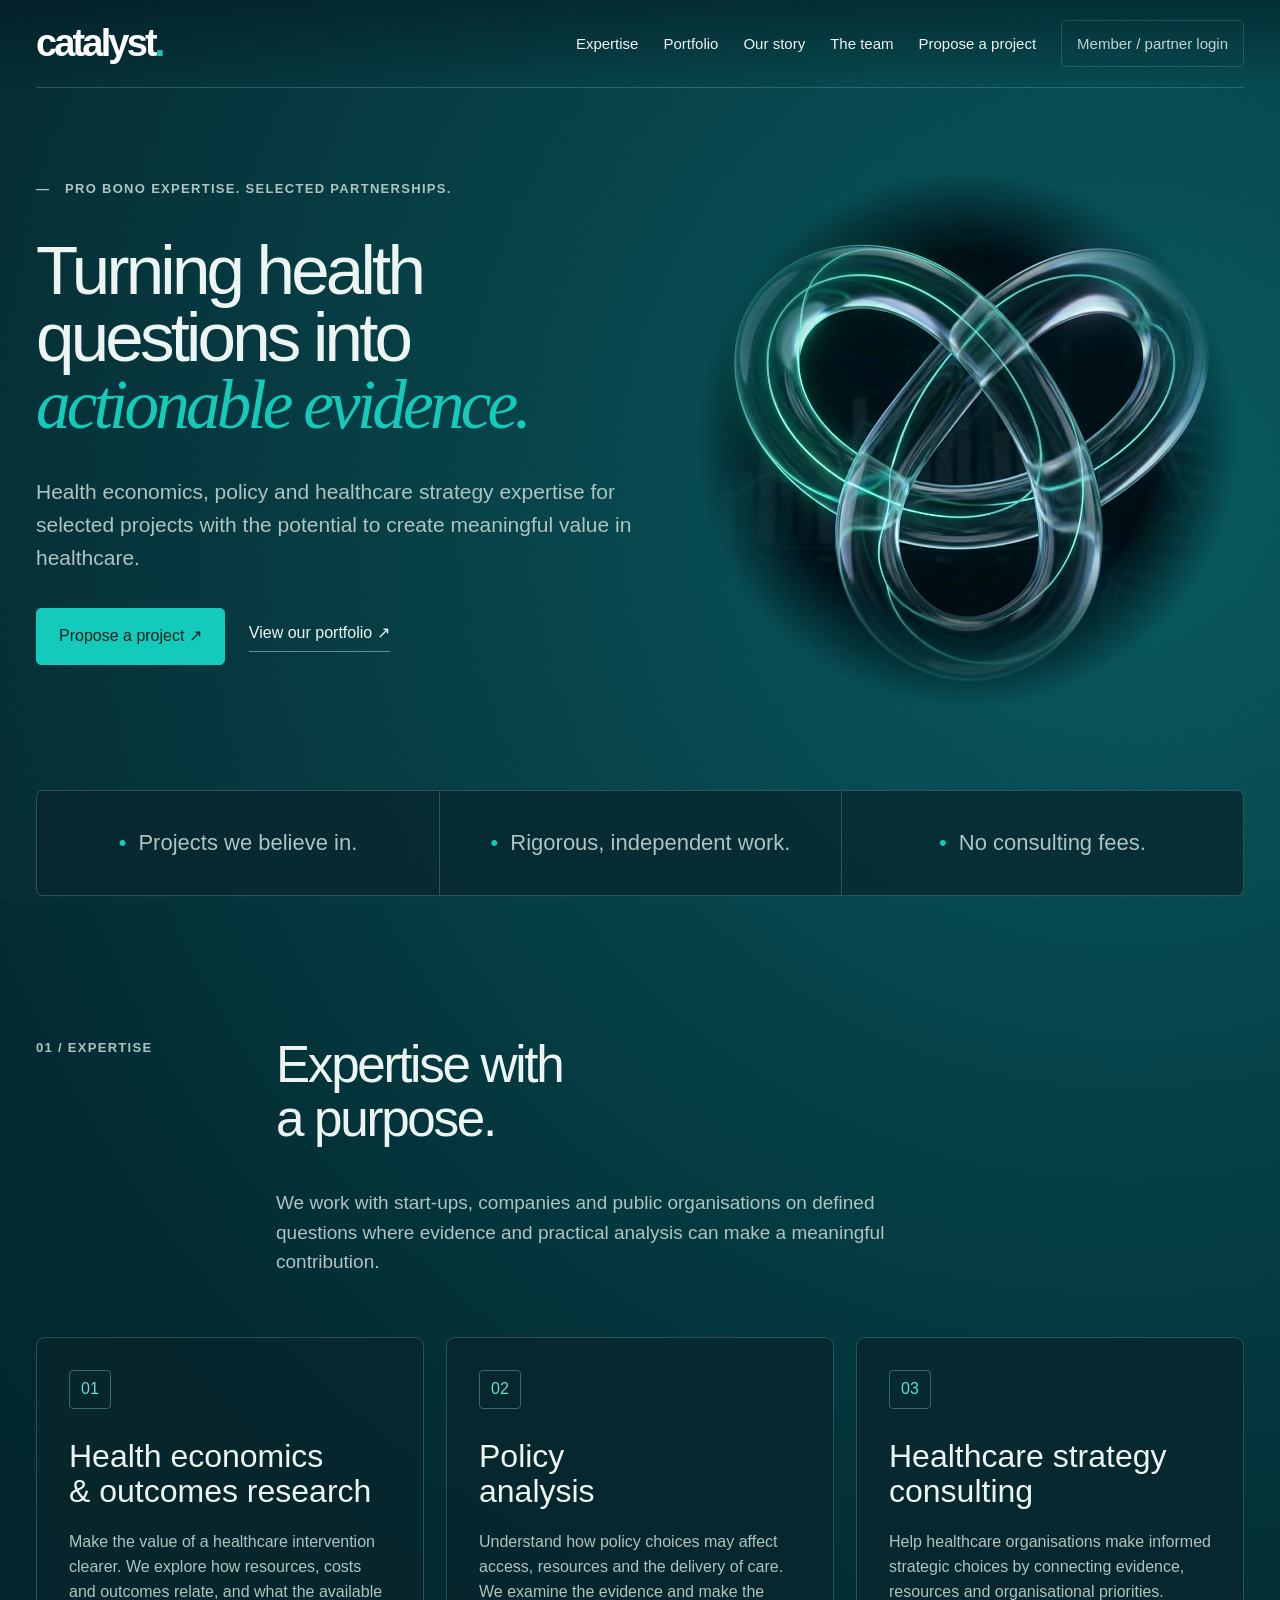
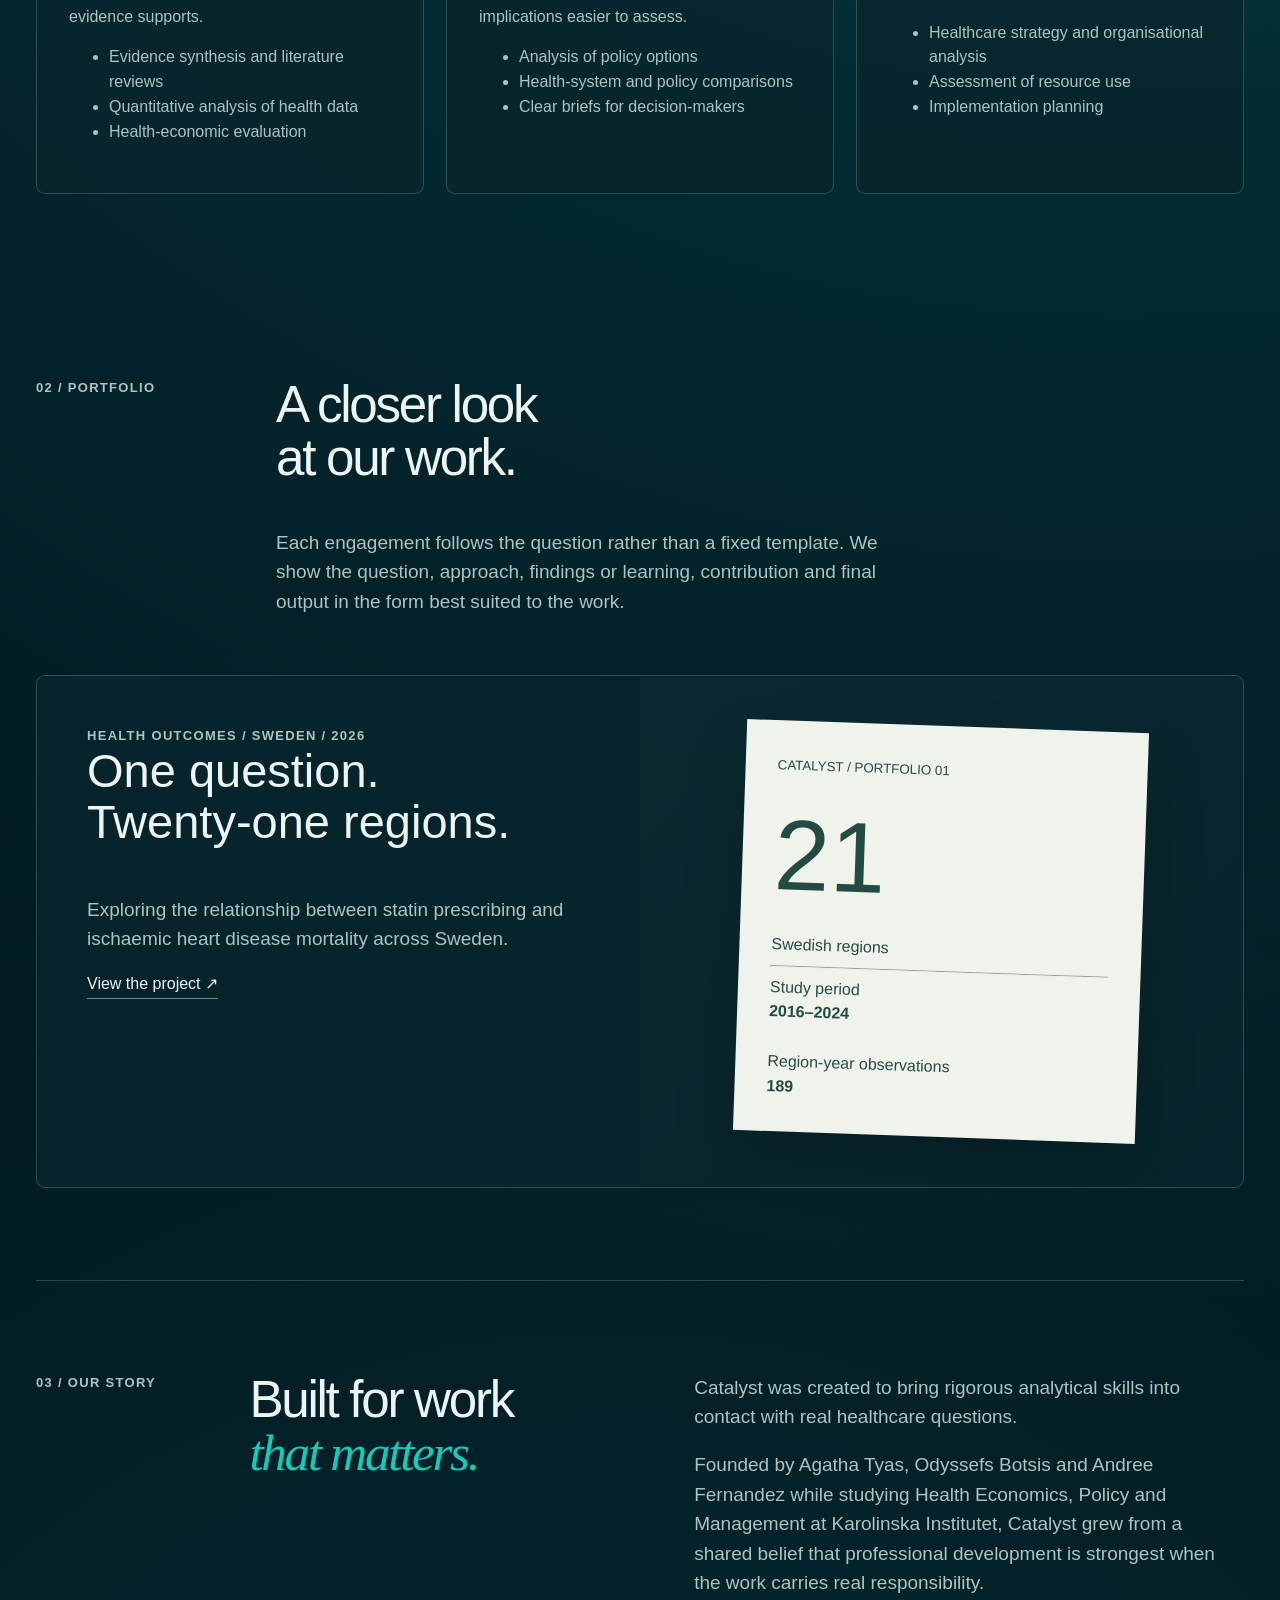
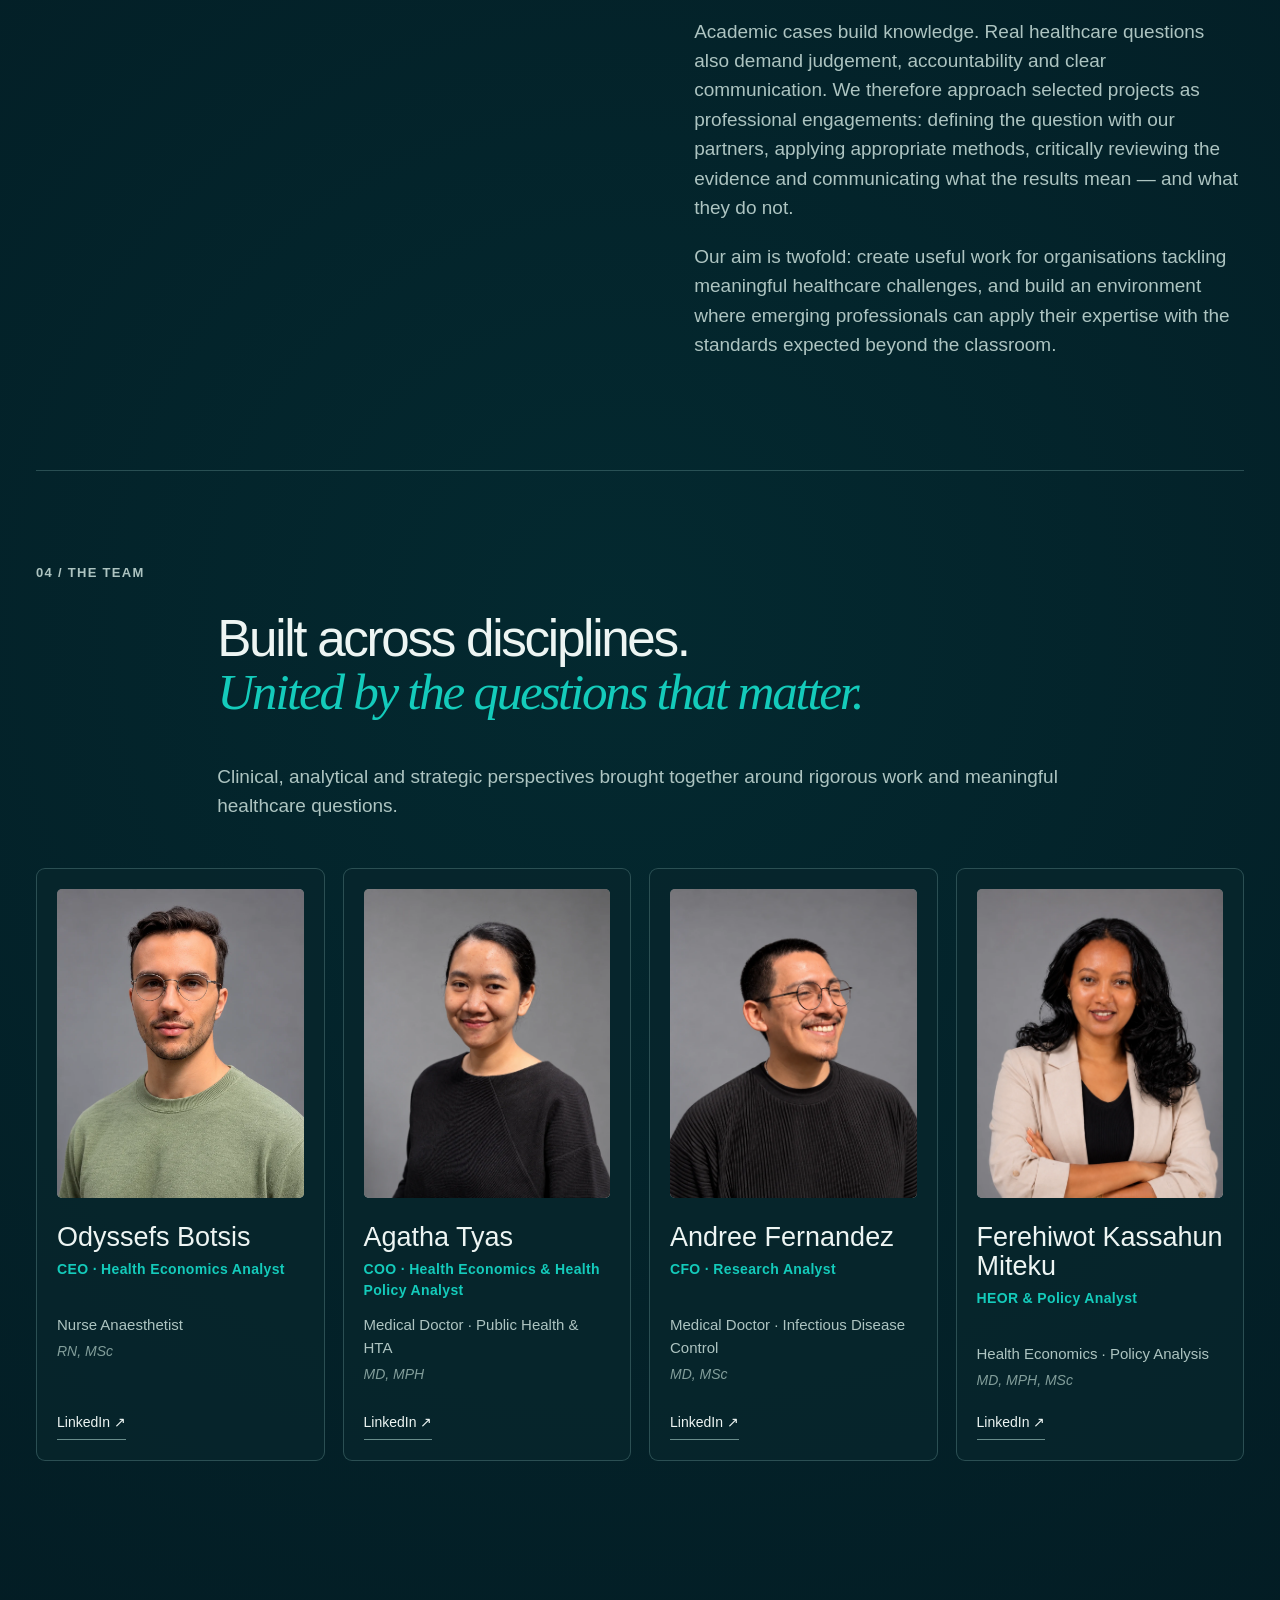
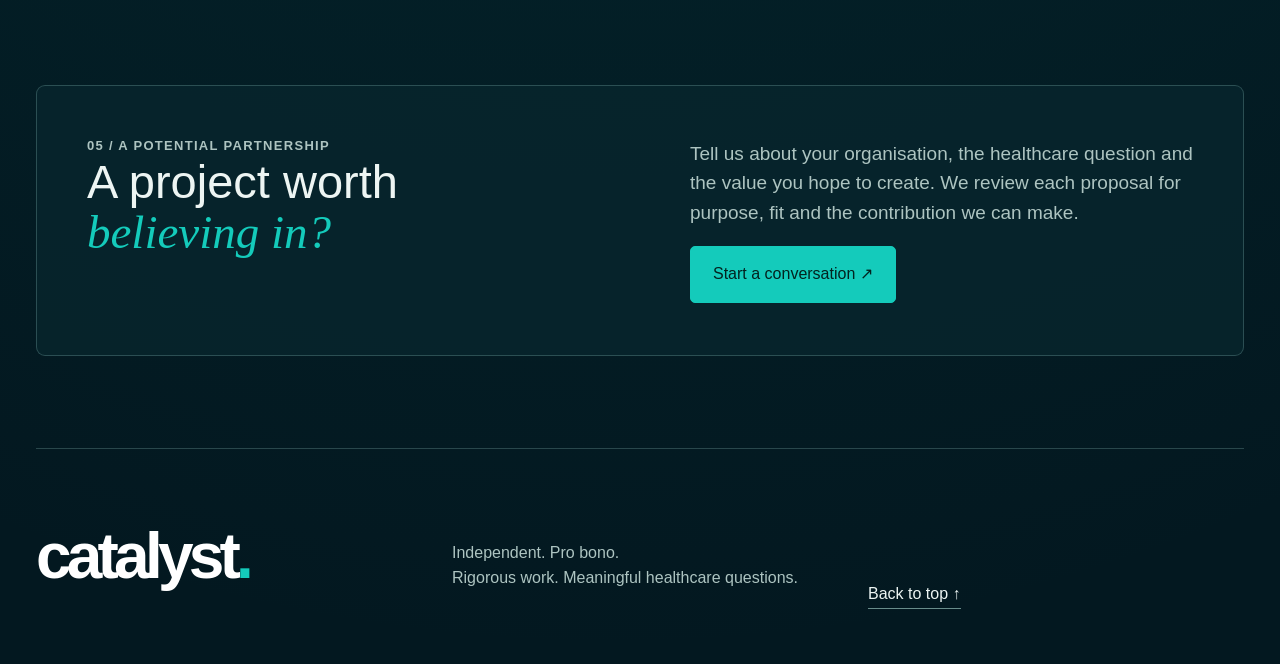
==== commit 309a50e9: "Catalyst Website V3 Updated team portraits, professional titles, Our Story layout, and hero animatio" ====
--- a/index.html
+++ b/index.html
@@ -3,12 +3,12 @@
 <body id="top">
 <header class="header"><div class="wrap nav"><a class="brand" href="index.html" aria-label="Catalyst home">catalyst<i>.</i></a><button class="mobile-toggle" aria-expanded="false">Menu</button><nav class="navlinks"><a href="#expertise">Expertise</a><a href="#portfolio">Portfolio</a><a href="#story">Our story</a><a href="#team">The team</a><a href="propose-project.html">Propose a project</a><a class="nav-quiet" href="#" aria-disabled="true">Member / partner login</a></nav></div></header>
 <main>
-<section class="wrap hero"><div class="reveal"><div class="eyebrow">— &nbsp; Pro bono expertise. Selected partnerships.</div><h1>Turning health<br>questions into<br><span class="italic">actionable evidence.</span></h1><p class="lead">Health economics, policy and healthcare strategy expertise for selected projects with the potential to create meaningful value in healthcare.</p><div class="actions"><a class="btn" href="propose-project.html">Propose a project ↗</a><a class="textlink" href="#portfolio">View our portfolio ↗</a></div></div><div class="hero-art reveal" aria-hidden="true"><div class="orb-glow"></div><img src="assets/hero-reference.jpg" alt=""></div></section>
+<section class="wrap hero"><div class="reveal"><div class="eyebrow">— &nbsp; Pro bono expertise. Selected partnerships.</div><h1>Turning health<br>questions into<br><span class="italic">actionable evidence.</span></h1><p class="lead">Health economics, policy and healthcare strategy expertise for selected projects with the potential to create meaningful value in healthcare.</p><div class="actions"><a class="btn" href="propose-project.html">Propose a project ↗</a><a class="textlink" href="#portfolio">View our portfolio ↗</a></div></div><div class="hero-art reveal" aria-hidden="true"><img src="assets/hero-reference.jpg" alt=""></div></section>
 <div class="wrap strip reveal"><div><span class="dot">•</span>Projects we believe in.</div><div><span class="dot">•</span>Rigorous, independent work.</div><div><span class="dot">•</span>No consulting fees.</div></div>
 <section class="wrap section" id="expertise"><div class="section-grid reveal"><div class="eyebrow">01 / Expertise</div><div><h2>Expertise with<br>a purpose.</h2><p>We work with start-ups, companies and public organisations on defined questions where evidence and practical analysis can make a meaningful contribution.</p></div></div><div class="cards reveal"><article class="card"><span class="num">01</span><h3>Health economics<br>& outcomes research</h3><p>Make the value of a healthcare intervention clearer. We explore how resources, costs and outcomes relate, and what the available evidence supports.</p><ul><li>Evidence synthesis and literature reviews</li><li>Quantitative analysis of health data</li><li>Health-economic evaluation</li></ul></article><article class="card"><span class="num">02</span><h3>Policy<br>analysis</h3><p>Understand how policy choices may affect access, resources and the delivery of care. We examine the evidence and make the implications easier to assess.</p><ul><li>Analysis of policy options</li><li>Health-system and policy comparisons</li><li>Clear briefs for decision-makers</li></ul></article><article class="card"><span class="num">03</span><h3>Healthcare strategy<br>consulting</h3><p>Help healthcare organisations make informed strategic choices by connecting evidence, resources and organisational priorities.</p><ul><li>Healthcare strategy and organisational analysis</li><li>Assessment of resource use</li><li>Implementation planning</li></ul></article></div></section>
 <section class="wrap section" id="portfolio"><div class="section-grid reveal"><div class="eyebrow">02 / Portfolio</div><div><h2>A closer look<br>at our work.</h2><p>Each engagement follows the question rather than a fixed template. We show the question, approach, findings or learning, contribution and final output in the form best suited to the work.</p></div></div><div class="portfolio-box reveal"><div class="portfolio-copy"><div class="eyebrow">Health outcomes / Sweden / 2026</div><h3>One question.<br>Twenty-one regions.</h3><p>Exploring the relationship between statin prescribing and ischaemic heart disease mortality across Sweden.</p><a class="textlink" href="portfolio.html">View the project ↗</a></div><div class="portfolio-visual"><div class="paper"><small>CATALYST / PORTFOLIO 01</small><br><strong>21</strong><br>Swedish regions<hr>Study period<br><b>2016–2024</b><br><br>Region-year observations<br><b>189</b></div></div></div></section>
 <section class="wrap section story-section" id="story"><div class="section-grid reveal"><div class="eyebrow">03 / Our story</div><div><h2>Built for work<br><span class="italic">that matters.</span></h2></div><div><p class="lead">Catalyst was created to bring rigorous analytical skills into contact with real healthcare questions.</p><p>Founded by Agatha Tyas, Odyssefs Botsis and Andree Fernandez while studying Health Economics, Policy and Management at Karolinska Institutet, Catalyst grew from a shared belief that professional development is strongest when the work carries real responsibility.</p><p>Academic cases build knowledge. Real healthcare questions also demand judgement, accountability and clear communication. We therefore approach selected projects as professional engagements: defining the question with our partners, applying appropriate methods, critically reviewing the evidence and communicating what the results mean — and what they do not.</p><p>Our aim is twofold: create useful work for organisations tackling meaningful healthcare challenges, and build an environment where emerging professionals can apply their expertise with the standards expected beyond the classroom.</p></div></div></section>
-<section class="wrap section" id="team"><div class="eyebrow reveal">04 / The team</div><div class="team-intro reveal"><h2>Built across disciplines.<br><span class="italic">United by the questions that matter.</span></h2><p>Clinical, analytical and strategic perspectives brought together around rigorous work and meaningful healthcare questions.</p></div><div class="team-cards reveal"><article class="card team-card"><div class="portrait"><span>Portrait coming soon</span></div><h3>Odyssefs Botsis</h3><b class="role">CEO</b><p>Nurse Anaesthetist · Healthcare Strategy</p><em>RN, MSc</em><a class="profile-link" href="https://www.linkedin.com/in/odyssefs-botsis-662591ba/" target="_blank" rel="noopener">LinkedIn ↗</a></article><article class="card team-card"><div class="portrait"><span>Portrait coming soon</span></div><h3>Agatha Tyas</h3><b class="role">COO</b><p>Medical Doctor · Public Health & HTA</p><em>MD, MPH</em><a class="profile-link" href="https://www.linkedin.com/in/agathatyas/" target="_blank" rel="noopener">LinkedIn ↗</a></article><article class="card team-card"><div class="portrait"><span>Portrait coming soon</span></div><h3>Andree Fernandez</h3><b class="role">CFO</b><p>Medical Doctor · Infectious Disease Control</p><em>MD, MSc</em><a class="profile-link" href="https://www.linkedin.com/in/andree-g-fernandez-67131a140/" target="_blank" rel="noopener">LinkedIn ↗</a></article><article class="card team-card"><div class="portrait"><span>Portrait coming soon</span></div><h3>Ferehiwot Kassahun Miteku</h3><b class="role">HEOR & Policy Analyst</b><p>Health Economics · Policy Analysis</p><a class="profile-link" href="https://www.linkedin.com/in/ferehiwot-kassahun-miteku-bbab78217/" target="_blank" rel="noopener">LinkedIn ↗</a></article></div></section>
+<section class="wrap section" id="team"><div class="eyebrow reveal">04 / The team</div><div class="team-intro reveal"><h2>Built across disciplines.<br><span class="italic">United by the questions that matter.</span></h2><p>Clinical, analytical and strategic perspectives brought together around rigorous work and meaningful healthcare questions.</p></div><div class="team-cards reveal"><article class="card team-card"><div class="portrait"><img src="assets/team-odyssefs.webp" alt="Portrait of Odyssefs Botsis" loading="lazy" decoding="async"></div><h3>Odyssefs Botsis</h3><b class="role">CEO · Health Economics Analyst</b><p>Nurse Anaesthetist</p><em>RN, MSc</em><a class="profile-link" href="https://www.linkedin.com/in/odyssefs-botsis-662591ba/" target="_blank" rel="noopener">LinkedIn ↗</a></article><article class="card team-card"><div class="portrait"><img src="assets/team-agatha.webp" alt="Portrait of Agatha Tyas" loading="lazy" decoding="async"></div><h3>Agatha Tyas</h3><b class="role">COO · Health Economics &amp; Health Policy Analyst</b><p>Medical Doctor · Public Health &amp; HTA</p><em>MD, MPH</em><a class="profile-link" href="https://www.linkedin.com/in/agathatyas/" target="_blank" rel="noopener">LinkedIn ↗</a></article><article class="card team-card"><div class="portrait"><img src="assets/team-andree.webp" alt="Portrait of Andree Fernandez" loading="lazy" decoding="async"></div><h3>Andree Fernandez</h3><b class="role">CFO · Research Analyst</b><p>Medical Doctor · Infectious Disease Control</p><em>MD, MSc</em><a class="profile-link" href="https://www.linkedin.com/in/andree-g-fernandez-67131a140/" target="_blank" rel="noopener">LinkedIn ↗</a></article><article class="card team-card"><div class="portrait"><img src="assets/team-ferehiwot.webp" alt="Portrait of Ferehiwot Kassahun Miteku" loading="lazy" decoding="async"></div><h3>Ferehiwot Kassahun Miteku</h3><b class="role">HEOR & Policy Analyst</b><p>Health Economics · Policy Analysis</p><em>MD, MPH, MSc</em><a class="profile-link" href="https://www.linkedin.com/in/ferehiwot-kassahun-miteku-bbab78217/" target="_blank" rel="noopener">LinkedIn ↗</a></article></div></section>
 <section class="wrap section reveal"><div class="portfolio-box cta-box"><div class="portfolio-copy"><div class="eyebrow">05 / A potential partnership</div><h3>A project worth<br><span class="italic">believing in?</span></h3></div><div class="portfolio-copy"><p>Tell us about your organisation, the healthcare question and the value you hope to create. We review each proposal for purpose, fit and the contribution we can make.</p><a class="btn" href="propose-project.html">Start a conversation ↗</a></div></div></section>
 </main>
 <footer class="wrap footer"><div class="footergrid"><div class="bigbrand">catalyst<span>.</span></div><div><p>Independent. Pro bono.<br>Rigorous work. Meaningful healthcare questions.</p></div><div><a class="textlink" href="#top">Back to top ↑</a></div></div></footer><script src="js/main.js"></script></body></html>
--- a/css/styles.css
+++ b/css/styles.css
@@ -2,3 +2,15 @@
 @media(max-width:1050px){.navlinks{gap:15px}.navlinks a{font-size:13px}.team-cards{grid-template-columns:repeat(2,1fr)}.section-grid{grid-template-columns:150px 1fr;gap:40px}.section-grid>div:last-child:nth-child(3){grid-column:2}.project-meta{grid-template-columns:repeat(2,1fr)}}
 @media(max-width:820px){:root{--header:74px}.wrap{width:min(calc(100% - 34px),var(--max))}.brand{font-size:31px}.mobile-toggle{display:block;background:transparent;border:1px solid var(--line);border-radius:4px;color:white;padding:8px 11px}.navlinks{display:none;position:absolute;top:74px;left:17px;right:17px;background:rgba(5,31,39,.98);border:1px solid var(--line);padding:20px;flex-direction:column;align-items:stretch}.navlinks.open{display:flex}.hero{grid-template-columns:1fr;padding-top:125px;min-height:auto}.hero-art{order:-1;min-height:350px}.hero-art img{max-width:430px}.strip,.cards,.footergrid,.portfolio-box,.form-layout{grid-template-columns:1fr}.strip div+div{border-left:0;border-top:1px solid var(--line)}.section{padding:65px 0}.section-grid{grid-template-columns:1fr;gap:24px}.section-grid>div:last-child:nth-child(3){grid-column:auto}.team-intro{margin-left:0}.team-cards{grid-template-columns:1fr 1fr}.portfolio-copy{padding:34px}.content-two{grid-template-columns:1fr;gap:25px;padding:60px 0}.form-layout{gap:45px;padding-top:130px}.page-hero{padding-top:135px}.row{grid-template-columns:1fr}}
 @media(max-width:540px){h1{font-size:48px}.team-cards,.project-meta{grid-template-columns:1fr}.team-card h3{font-size:25px}.portfolio-copy h3{font-size:38px}.paper{width:95%}.report-actions{align-items:stretch}.report-actions .btn{width:100%;text-align:center}.form{padding:24px}.bigbrand{font-size:52px}}
+
+/* V3 team portrait consistency */
+.portrait img{display:block;width:100%;height:100%;object-fit:cover;object-position:center 34%}.team-card .role{line-height:1.5;letter-spacing:.025em;text-transform:none;font-size:14px;min-height:42px}.team-card{display:flex;flex-direction:column}.team-card .profile-link{align-self:flex-start;margin-top:auto}
+
+/* V3: balanced story layout across viewport widths */
+.story-section .section-grid{grid-template-columns:minmax(110px,175px) minmax(230px,0.85fr) minmax(330px,1.15fr);gap:clamp(22px,3vw,48px);align-items:start}
+.story-section .section-grid>div:last-child{max-width:670px}
+@media(max-width:1100px){.story-section .section-grid{grid-template-columns:115px minmax(0,1fr);gap:28px}.story-section .section-grid>div:last-child{grid-column:2;max-width:720px}}
+@media(max-width:820px){.story-section .section-grid{grid-template-columns:1fr;gap:20px}.story-section .section-grid>div:last-child{grid-column:auto;max-width:100%}}
+/* V3: remove decorative circle and halo; keep the floating motion */
+.hero-art:after,.hero-art .orb-glow{display:none!important}
+.hero-art img{border-radius:0;mix-blend-mode:screen;mask-image:radial-gradient(ellipse 49% 48% at 50% 50%,#000 69%,transparent 100%);-webkit-mask-image:radial-gradient(ellipse 49% 48% at 50% 50%,#000 69%,transparent 100%)}
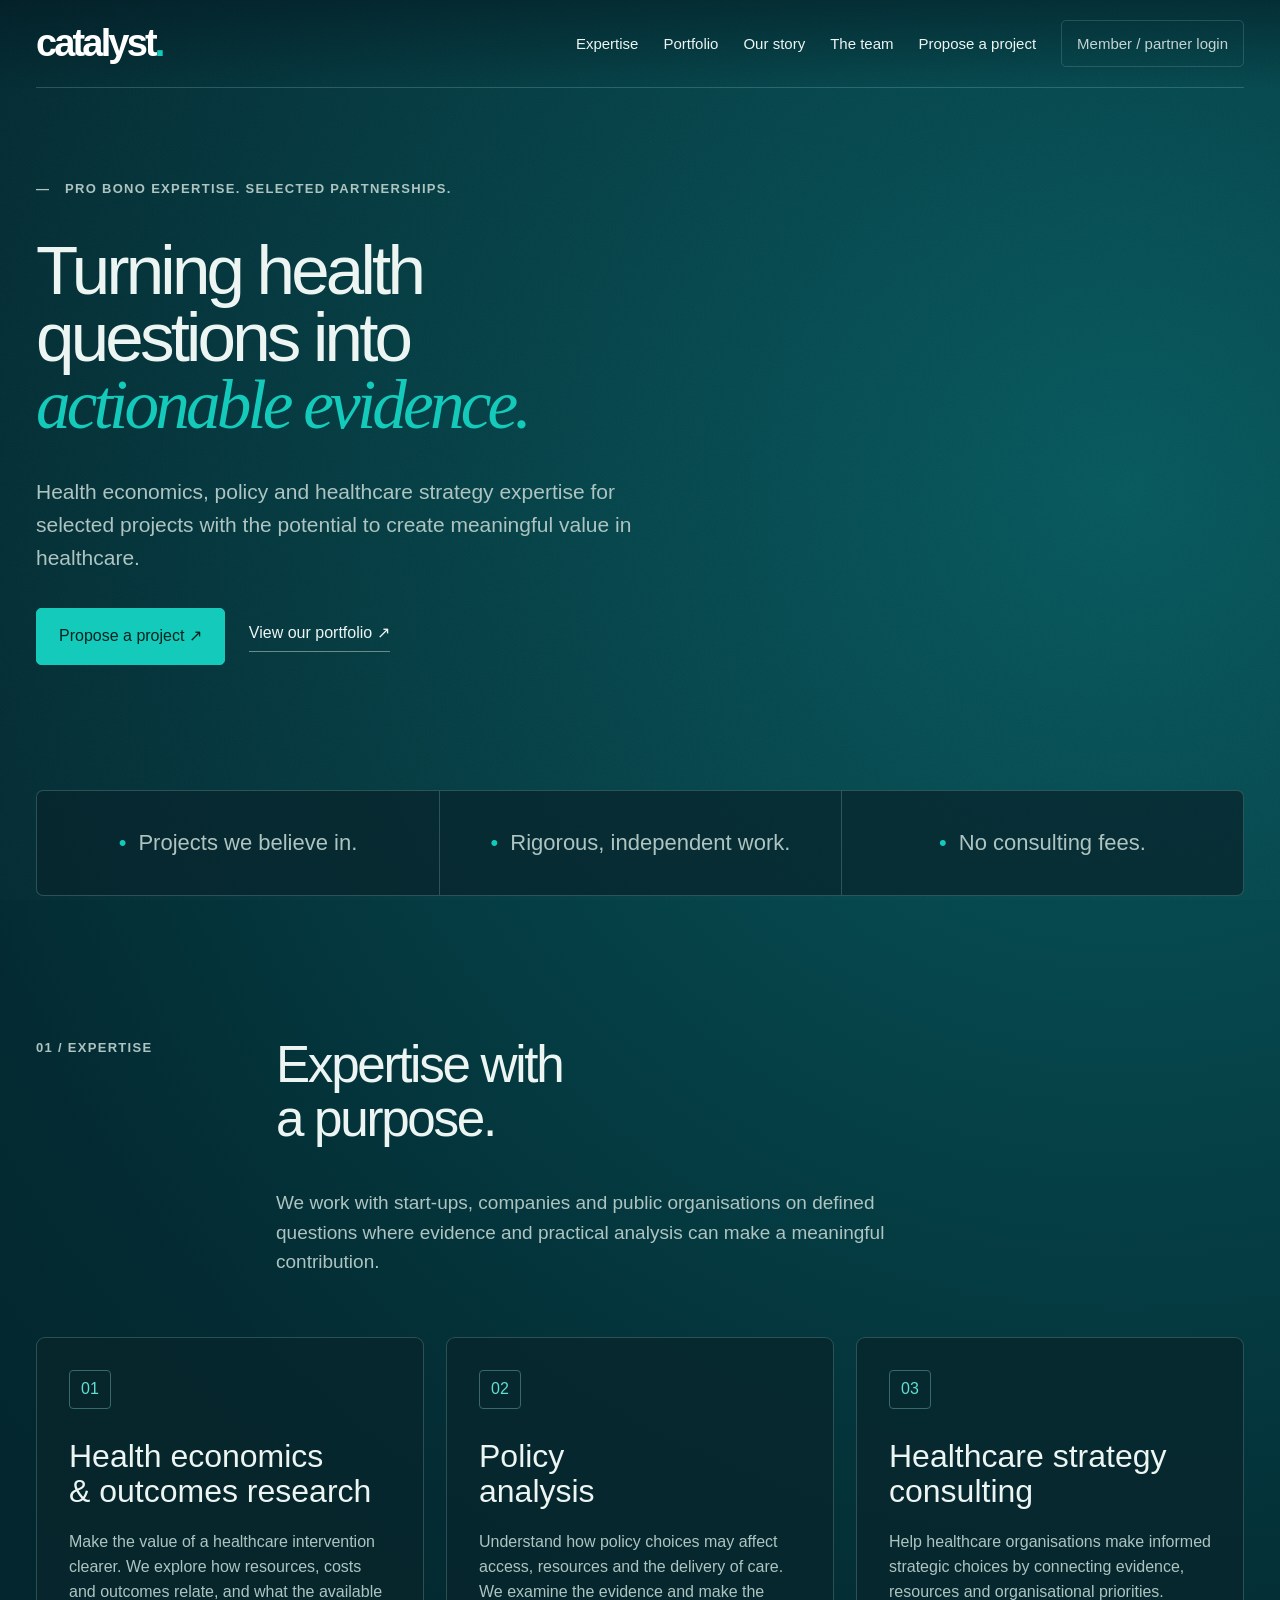
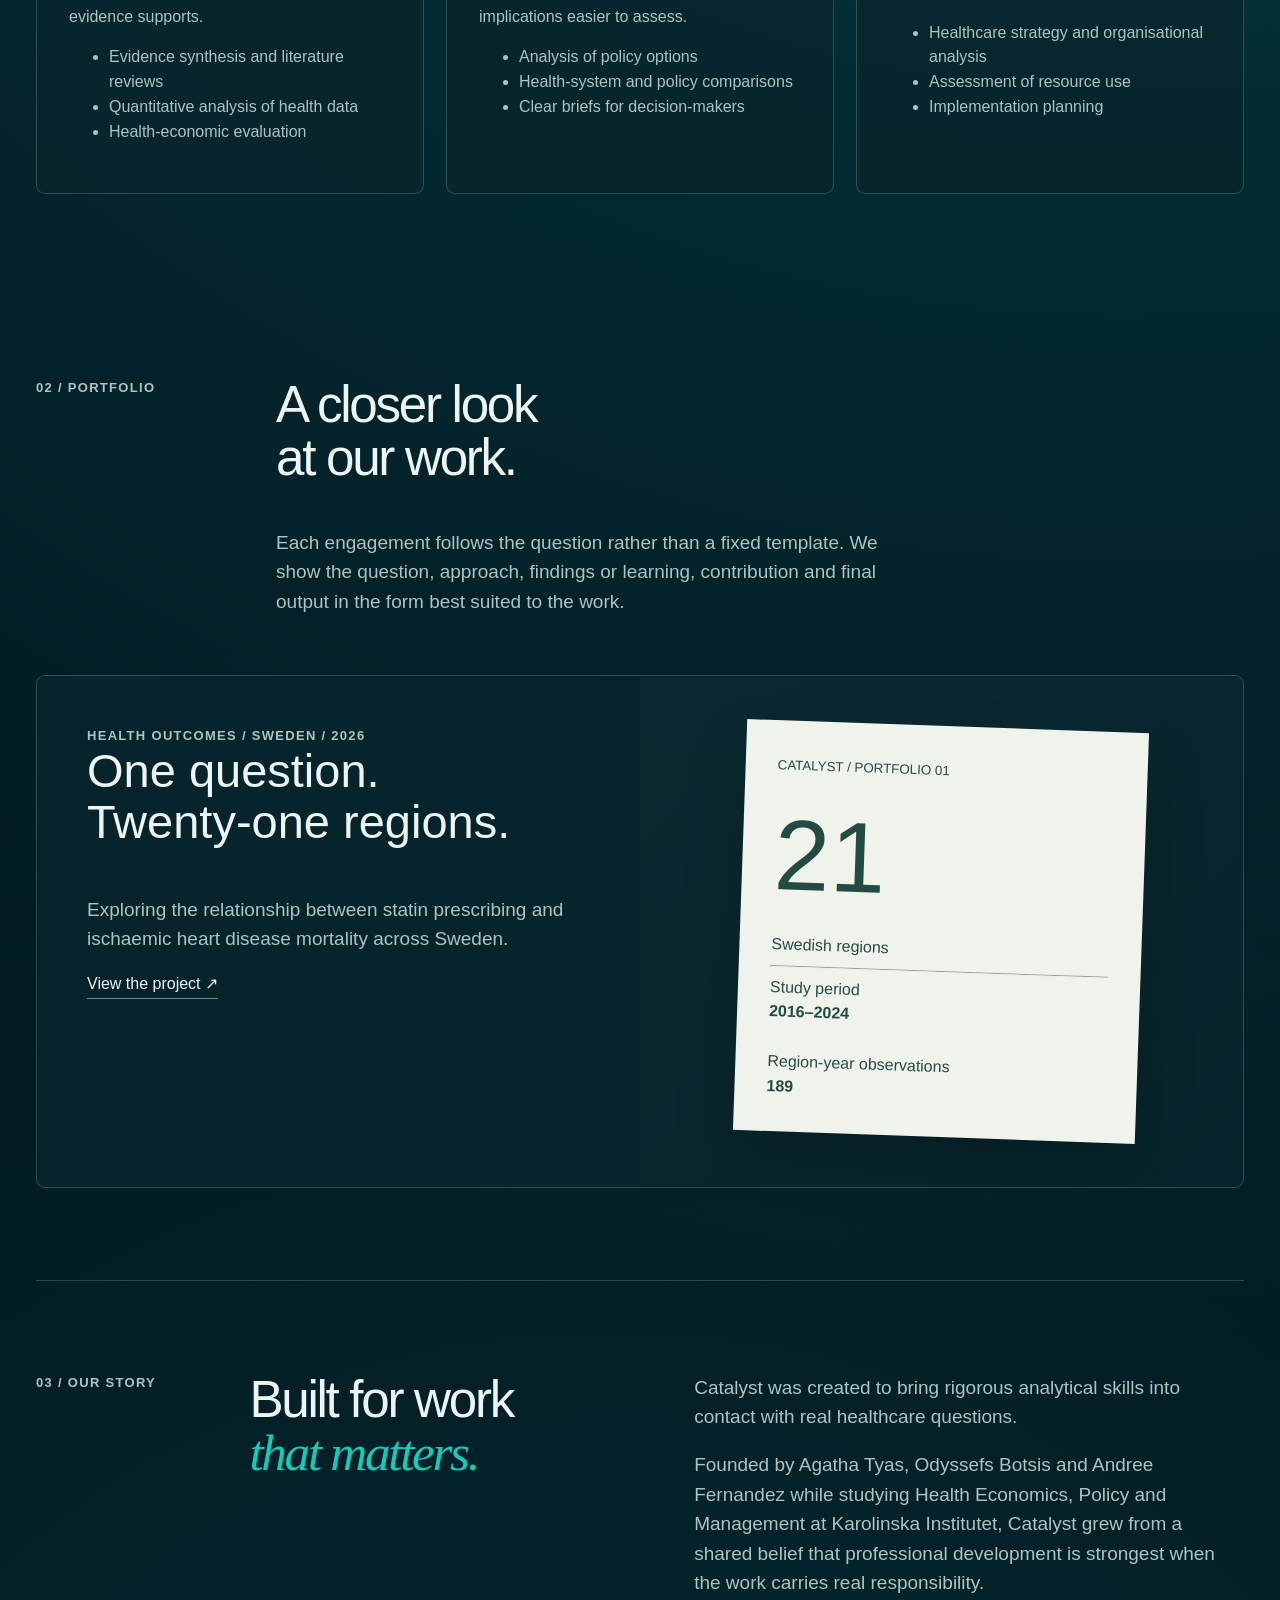
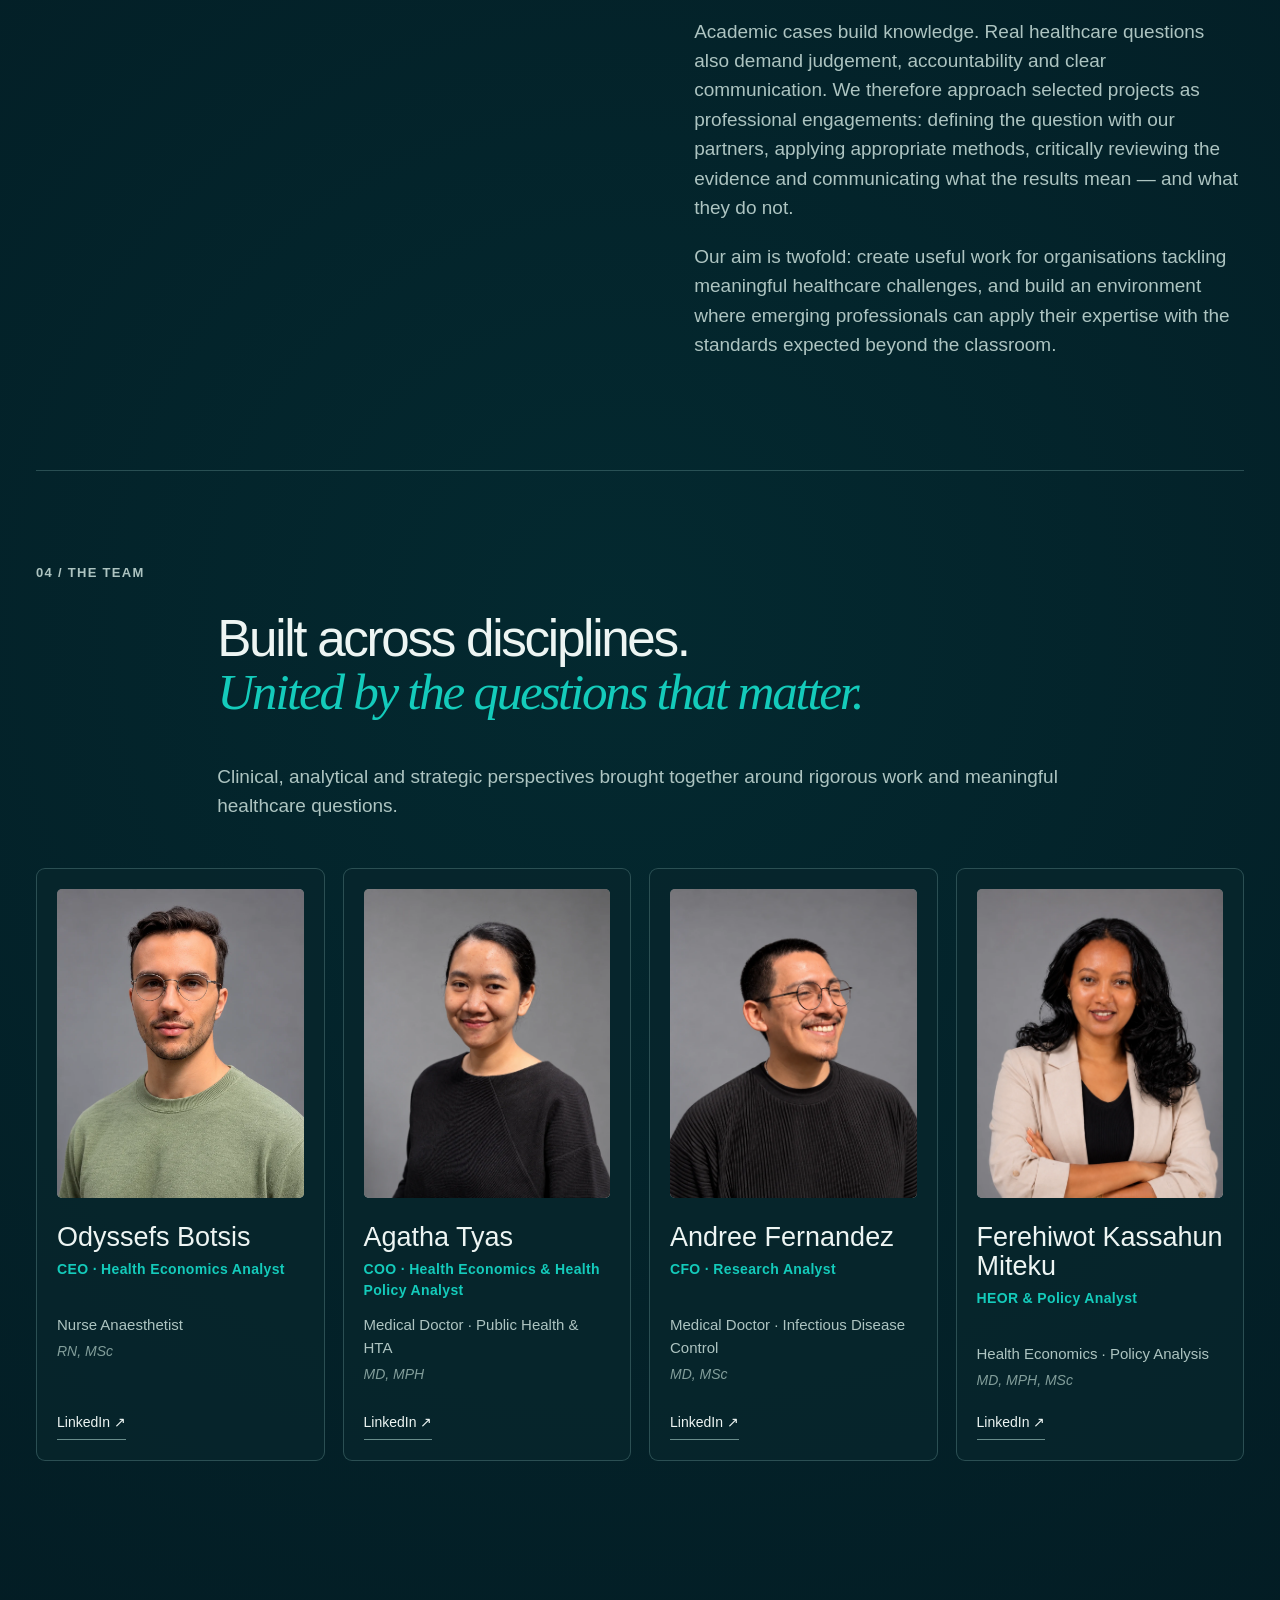
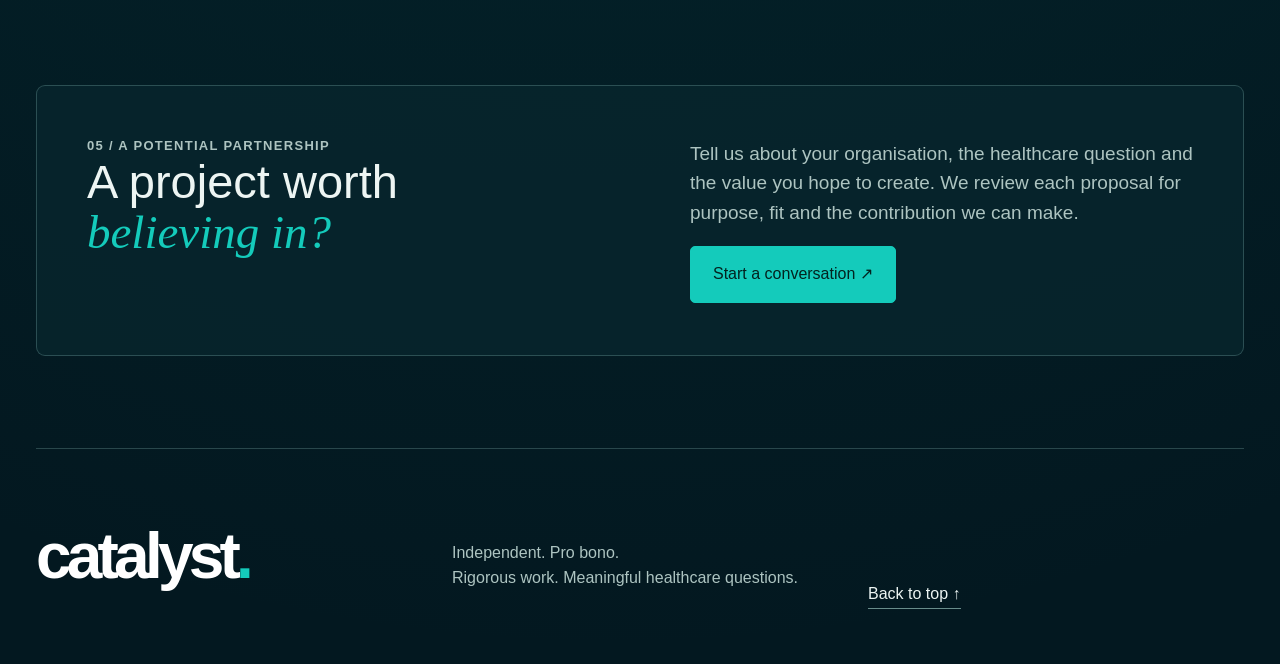
==== commit 73a0aa3e: "Catalyst Website V3.1 Logo only modification" ====
--- a/index.html
+++ b/index.html
@@ -3,7 +3,7 @@
 <body id="top">
 <header class="header"><div class="wrap nav"><a class="brand" href="index.html" aria-label="Catalyst home">catalyst<i>.</i></a><button class="mobile-toggle" aria-expanded="false">Menu</button><nav class="navlinks"><a href="#expertise">Expertise</a><a href="#portfolio">Portfolio</a><a href="#story">Our story</a><a href="#team">The team</a><a href="propose-project.html">Propose a project</a><a class="nav-quiet" href="#" aria-disabled="true">Member / partner login</a></nav></div></header>
 <main>
-<section class="wrap hero"><div class="reveal"><div class="eyebrow">— &nbsp; Pro bono expertise. Selected partnerships.</div><h1>Turning health<br>questions into<br><span class="italic">actionable evidence.</span></h1><p class="lead">Health economics, policy and healthcare strategy expertise for selected projects with the potential to create meaningful value in healthcare.</p><div class="actions"><a class="btn" href="propose-project.html">Propose a project ↗</a><a class="textlink" href="#portfolio">View our portfolio ↗</a></div></div><div class="hero-art reveal" aria-hidden="true"><img src="assets/hero-reference.jpg" alt=""></div></section>
+<section class="wrap hero"><div class="reveal"><div class="eyebrow">— &nbsp; Pro bono expertise. Selected partnerships.</div><h1>Turning health<br>questions into<br><span class="italic">actionable evidence.</span></h1><p class="lead">Health economics, policy and healthcare strategy expertise for selected projects with the potential to create meaningful value in healthcare.</p><div class="actions"><a class="btn" href="propose-project.html">Propose a project ↗</a><a class="textlink" href="#portfolio">View our portfolio ↗</a></div></div><div class="hero-art reveal" aria-hidden="true"><img src="assets/hero-loop-transparent.webp" alt=""></div></section>
 <div class="wrap strip reveal"><div><span class="dot">•</span>Projects we believe in.</div><div><span class="dot">•</span>Rigorous, independent work.</div><div><span class="dot">•</span>No consulting fees.</div></div>
 <section class="wrap section" id="expertise"><div class="section-grid reveal"><div class="eyebrow">01 / Expertise</div><div><h2>Expertise with<br>a purpose.</h2><p>We work with start-ups, companies and public organisations on defined questions where evidence and practical analysis can make a meaningful contribution.</p></div></div><div class="cards reveal"><article class="card"><span class="num">01</span><h3>Health economics<br>& outcomes research</h3><p>Make the value of a healthcare intervention clearer. We explore how resources, costs and outcomes relate, and what the available evidence supports.</p><ul><li>Evidence synthesis and literature reviews</li><li>Quantitative analysis of health data</li><li>Health-economic evaluation</li></ul></article><article class="card"><span class="num">02</span><h3>Policy<br>analysis</h3><p>Understand how policy choices may affect access, resources and the delivery of care. We examine the evidence and make the implications easier to assess.</p><ul><li>Analysis of policy options</li><li>Health-system and policy comparisons</li><li>Clear briefs for decision-makers</li></ul></article><article class="card"><span class="num">03</span><h3>Healthcare strategy<br>consulting</h3><p>Help healthcare organisations make informed strategic choices by connecting evidence, resources and organisational priorities.</p><ul><li>Healthcare strategy and organisational analysis</li><li>Assessment of resource use</li><li>Implementation planning</li></ul></article></div></section>
 <section class="wrap section" id="portfolio"><div class="section-grid reveal"><div class="eyebrow">02 / Portfolio</div><div><h2>A closer look<br>at our work.</h2><p>Each engagement follows the question rather than a fixed template. We show the question, approach, findings or learning, contribution and final output in the form best suited to the work.</p></div></div><div class="portfolio-box reveal"><div class="portfolio-copy"><div class="eyebrow">Health outcomes / Sweden / 2026</div><h3>One question.<br>Twenty-one regions.</h3><p>Exploring the relationship between statin prescribing and ischaemic heart disease mortality across Sweden.</p><a class="textlink" href="portfolio.html">View the project ↗</a></div><div class="portfolio-visual"><div class="paper"><small>CATALYST / PORTFOLIO 01</small><br><strong>21</strong><br>Swedish regions<hr>Study period<br><b>2016–2024</b><br><br>Region-year observations<br><b>189</b></div></div></div></section>
